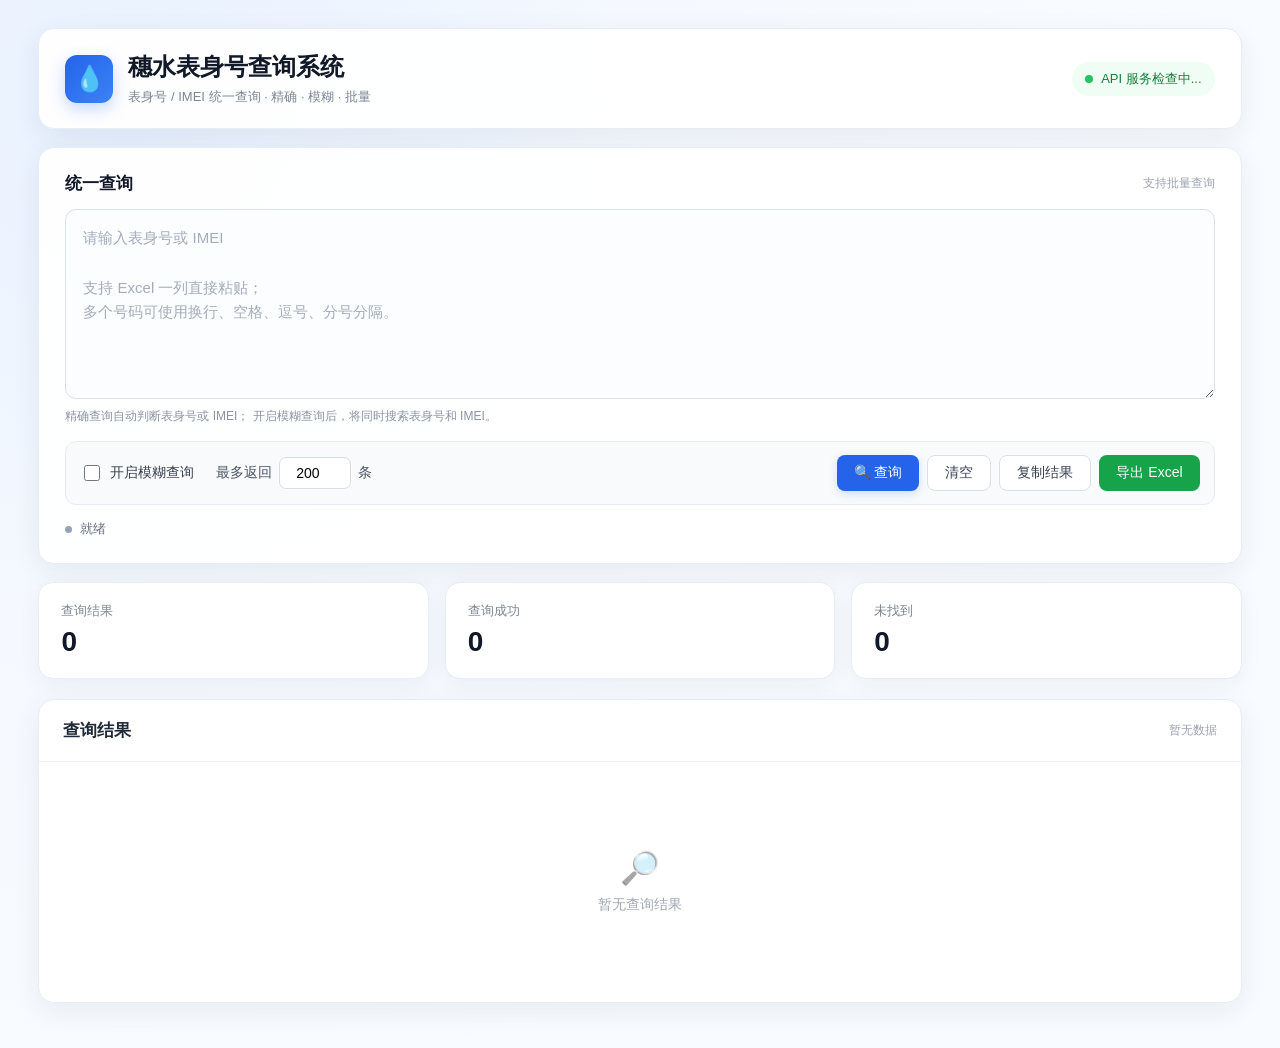
==== query.html @ b937a622 "Update query.html" ====
<!doctype html>
<html lang="zh-CN">

<head>

<meta charset="utf-8">

<meta
    name="viewport"
    content="width=device-width,initial-scale=1"
>

<title>穗水表身号查询系统</title>

<style>

/* =========================
   基础
========================= */

*{
    box-sizing:border-box;
}

html{
    min-height:100%;
}

body{
    margin:0;
    min-height:100vh;
    background:
        radial-gradient(
            circle at 10% 10%,
            #e8f1ff 0,
            #f5f9ff 35%,
            #f8fbff 70%
        );

    font-family:
        "Microsoft YaHei",
        "Segoe UI",
        Arial,
        sans-serif;

    color:#1f2937;
}

button,
input,
textarea{
    font:inherit;
}

button{
    cursor:pointer;
}


/* =========================
   主容器
========================= */

.wrap{
    width:94%;
    max-width:1400px;
    margin:28px auto 45px;
}


/* =========================
   卡片
========================= */

.card{
    background:rgba(255,255,255,.96);

    border:1px solid #e7edf5;

    border-radius:16px;

    box-shadow:
        0 8px 28px rgba(31,41,55,.07);

    margin-bottom:18px;
}


/* =========================
   顶部
========================= */

.header{
    padding:22px 26px;

    display:flex;

    align-items:center;

    justify-content:space-between;

    gap:20px;
}

.logo-area{
    display:flex;

    align-items:center;

    gap:15px;
}

.logo{
    width:48px;
    height:48px;

    border-radius:12px;

    display:flex;

    align-items:center;
    justify-content:center;

    background:
        linear-gradient(
            135deg,
            #2563eb,
            #3b82f6
        );

    color:#fff;

    font-size:25px;

    box-shadow:
        0 6px 16px rgba(37,99,235,.25);
}

.title h1{
    margin:0;

    font-size:24px;

    font-weight:700;

    color:#111827;
}

.title .sub{
    margin-top:5px;

    font-size:13px;

    color:#7b8794;
}

.server-status{
    display:flex;

    align-items:center;

    gap:8px;

    padding:8px 13px;

    border-radius:20px;

    background:#f0fdf4;

    color:#15803d;

    font-size:13px;

    white-space:nowrap;
}

.server-dot{
    width:8px;
    height:8px;

    background:#22c55e;

    border-radius:50%;
}


/* =========================
   查询区域
========================= */

.search-card{
    padding:24px 26px 22px;
}

.section-title{
    display:flex;

    align-items:center;

    justify-content:space-between;

    margin-bottom:14px;
}

.section-title h3{
    margin:0;

    font-size:17px;

    color:#111827;
}

.section-title span{
    font-size:12px;

    color:#9ca3af;
}


/* =========================
   输入框
========================= */

textarea{
    display:block;

    width:100%;

    height:190px;

    padding:16px 17px;

    border:1px solid #d9e1eb;

    border-radius:11px;

    background:#fbfdff;

    color:#1f2937;

    font-family:inherit;

    font-size:15px;

    line-height:1.65;

    outline:none;

    resize:vertical;

    transition:.2s;
}

textarea:focus{
    border-color:#60a5fa;

    background:#fff;

    box-shadow:
        0 0 0 3px rgba(59,130,246,.10);
}

textarea::placeholder{
    color:#a4adba;
}


/* =========================
   提示
========================= */

.tip{
    margin-top:9px;

    color:#8a94a3;

    font-size:12px;
}


/* =========================
   控制栏
========================= */

.toolbar{
    margin-top:16px;

    padding:13px 14px;

    border:1px solid #e7ecf3;

    border-radius:11px;

    background:#f8fafc;

    display:flex;

    align-items:center;

    justify-content:space-between;

    gap:15px;

    flex-wrap:wrap;
}

.options{
    display:flex;

    align-items:center;

    gap:22px;

    flex-wrap:wrap;
}

.checkbox{
    display:flex;

    align-items:center;

    gap:7px;

    cursor:pointer;

    font-size:14px;

    color:#374151;
}

.checkbox input{
    width:16px;
    height:16px;

    cursor:pointer;
}

.limit-box{
    display:flex;

    align-items:center;

    gap:7px;

    font-size:14px;

    color:#4b5563;
}

.limit{
    width:72px;

    height:32px;

    padding:4px 8px;

    border:1px solid #d6dee8;

    border-radius:7px;

    background:#fff;

    text-align:center;

    outline:none;
}

.limit:focus{
    border-color:#60a5fa;
}


/* =========================
   按钮
========================= */

.buttons{
    display:flex;

    gap:8px;

    flex-wrap:wrap;
}

button{
    height:36px;

    padding:0 17px;

    border:0;

    border-radius:8px;

    font-family:inherit;

    font-size:14px;

    cursor:pointer;

    transition:.18s;
}

button:hover{
    transform:translateY(-1px);
}

button:active{
    transform:translateY(0);
}

button:disabled{
    opacity:.6;

    cursor:not-allowed;

    transform:none;
}

.btn-primary{
    background:#2563eb;

    color:#fff;

    box-shadow:
        0 3px 8px rgba(37,99,235,.18);
}

.btn-primary:hover{
    background:#1d4ed8;
}

.btn-normal{
    background:#fff;

    border:1px solid #d8e0ea;

    color:#374151;
}

.btn-normal:hover{
    background:#f8fafc;
}

.btn-green{
    background:#16a34a;

    color:#fff;
}

.btn-green:hover{
    background:#15803d;
}


/* =========================
   状态
========================= */

.status-bar{
    min-height:24px;

    margin-top:12px;

    display:flex;

    align-items:center;

    gap:8px;

    font-size:13px;

    color:#6b7280;
}

.status-icon{
    width:7px;
    height:7px;

    border-radius:50%;

    background:#94a3b8;

    flex:none;
}


/* =========================
   统计
========================= */

.stats{
    display:grid;

    grid-template-columns:
        repeat(3,1fr);

    gap:16px;

    margin-bottom:18px;
}

.stat{
    padding:19px 22px;

    background:#fff;

    border:1px solid #e7edf5;

    border-radius:15px;

    box-shadow:
        0 6px 22px rgba(31,41,55,.055);
}

.stat-label{
    font-size:13px;

    color:#7b8794;
}

.num{
    margin-top:5px;

    font-size:28px;

    line-height:1.2;

    font-weight:700;

    color:#111827;
}


/* =========================
   结果区域
========================= */

.result-card{
    overflow:hidden;

    margin-top:20px;
}

.result-head{
    padding:19px 24px;

    display:flex;

    align-items:center;

    justify-content:space-between;

    border-bottom:1px solid #edf1f5;
}

.result-head h3{
    margin:0;

    font-size:17px;
}

.result-info{
    color:#9ca3af;

    font-size:12px;
}

.scroll{
    width:100%;

    max-height:560px;

    overflow:auto;
}


/* =========================
   表格
========================= */

table{
    width:100%;

    border-collapse:collapse;

    min-width:850px;
}

th,
td{
    padding:12px 15px;

    border-bottom:1px solid #edf1f5;

    text-align:left;

    white-space:nowrap;

    font-size:13px;
}

th{
    position:sticky;

    top:0;

    z-index:2;

    background:#f7f9fc;

    color:#4b5563;

    font-weight:600;
}

tbody tr:hover{
    background:#f8fbff;
}

td{
    color:#374151;
}

.ok{
    color:#16a34a !important;

    font-weight:600;
}

.no{
    color:#dc2626 !important;

    font-weight:600;
}


/* =========================
   空状态
========================= */

.empty{
    height:240px;

    display:flex;

    align-items:center;

    justify-content:center;

    flex-direction:column;

    color:#a0a8b4;

    font-size:14px;

    gap:9px;
}

.empty-icon{
    font-size:32px;

    opacity:.55;
}


/* =========================
   滚动条
========================= */

::-webkit-scrollbar{
    width:8px;
    height:8px;
}

::-webkit-scrollbar-track{
    background:#f3f5f8;
}

::-webkit-scrollbar-thumb{
    background:#cbd5e1;

    border-radius:10px;
}

::-webkit-scrollbar-thumb:hover{
    background:#94a3b8;
}


/* =========================
   手机
========================= */

@media(max-width:800px){

    .wrap{
        width:96%;

        margin-top:15px;
    }

    .header{
        padding:18px;
    }

    .server-status{
        display:none;
    }

    .title h1{
        font-size:20px;
    }

    .search-card{
        padding:18px;
    }

    textarea{
        height:170px;
    }

    .toolbar{
        align-items:stretch;

        flex-direction:column;
    }

    .buttons{
        width:100%;
    }

    button{
        flex:1;
    }

    .stats{
        grid-template-columns:1fr;

        gap:10px;
    }

    .stat{
        padding:15px 18px;
    }

    .result-head{
        padding:16px 18px;
    }
}

</style>

</head>


<body>

<div class="wrap">


<!-- =========================
     顶部
========================== -->

<div class="card header">

    <div class="logo-area">

        <div class="logo">
            💧
        </div>

        <div class="title">

            <h1>
                穗水表身号查询系统
            </h1>

            <div class="sub">
                表身号 / IMEI 统一查询 · 精确 · 模糊 · 批量
            </div>

        </div>

    </div>


    <div class="server-status">

        <span class="server-dot"></span>

        <span id="apiStatus">
            API 服务检查中...
        </span>

    </div>

</div>


<!-- =========================
     查询
========================== -->

<div class="card search-card">

    <div class="section-title">

        <h3>
            统一查询
        </h3>

        <span>
            支持批量查询
        </span>

    </div>


    <textarea
        id="q"
        placeholder="请输入表身号或 IMEI

支持 Excel 一列直接粘贴；
多个号码可使用换行、空格、逗号、分号分隔。"
    ></textarea>


    <div class="tip">

        精确查询自动判断表身号或 IMEI；
        开启模糊查询后，将同时搜索表身号和 IMEI。

    </div>


    <!-- =========================
         控制栏
    ========================== -->

    <div class="toolbar">


        <div class="options">


            <label class="checkbox">

                <input
                    type="checkbox"
                    id="fuzzy"
                >

                <span>
                    开启模糊查询
                </span>

            </label>


            <div class="limit-box">

                <span>
                    最多返回
                </span>

                <input
                    class="limit"
                    id="limit"
                    type="number"
                    min="1"
                    max="1000"
                    value="200"
                >

                <span>
                    条
                </span>

            </div>

        </div>


        <!-- =========================
             按钮
        ========================== -->

        <div class="buttons">


            <button
                class="btn-primary"
                id="searchBtn"
                onclick="searchData()"
            >
                🔍 查询
            </button>


            <button
                class="btn-normal"
                onclick="clearAll()"
            >
                清空
            </button>


            <button
                class="btn-normal"
                onclick="copyResults()"
            >
                复制结果
            </button>


            <button
                class="btn-green"
                id="exportBtn"
                onclick="exportExcel()"
            >
                导出 Excel
            </button>


        </div>

    </div>


    <!-- =========================
         查询状态
    ========================== -->

    <div class="status-bar">

        <span
            class="status-icon"
            id="statusIcon"
        ></span>

        <span id="status">
            就绪
        </span>

    </div>

</div>


<!-- =========================
     统计
========================== -->

<div class="stats">


    <div class="stat">

        <div class="stat-label">
            查询结果
        </div>

        <div
            class="num"
            id="t"
        >
            0
        </div>

    </div>


    <div class="stat">

        <div class="stat-label">
            查询成功
        </div>

        <div
            class="num"
            id="f"
        >
            0
        </div>

    </div>


    <div class="stat">

        <div class="stat-label">
            未找到
        </div>

        <div
            class="num"
            id="n"
        >
            0
        </div>

    </div>


</div>


<!-- =========================
     查询结果
========================== -->

<div class="card result-card">


    <div class="result-head">

        <h3>
            查询结果
        </h3>

        <div
            class="result-info"
            id="resultInfo"
        >
            暂无数据
        </div>

    </div>


    <div
        class="scroll"
        id="r"
    >

        <div class="empty">

            <div class="empty-icon">
                🔎
            </div>

            <div>
                暂无查询结果
            </div>

        </div>

    </div>

</div>


</div>


<script>

/* =========================================================
   API 配置
========================================================= */

const API_BASE = "https://sg.oixvideos.top";


/* =========================================================
   登录 Token
========================================================= */

function getToken() {
    return sessionStorage.getItem("suiwater_token");
}


/* =========================================================
   检查登录
========================================================= */

async function checkLogin() {

    const token = getToken();

    if (!token) {
        window.location.replace("index.html");
        return false;
    }

    try {

        const response = await fetch(
            API_BASE + "/api/auth/check",
            {
                method: "GET",
                headers: {
                    "Authorization": "Bearer " + token
                }
            }
        );

        if (!response.ok) {

            sessionStorage.removeItem("suiwater_token");

            window.location.replace("index.html");

            return false;
        }

        return true;

    } catch (error) {

        console.error("登录检查失败:", error);

        return true;
    }
}


/* =========================================================
   元素
========================================================= */

const queryInput =
    document.getElementById("queryInput");

const fuzzy =
    document.getElementById("fuzzy");

const limit =
    document.getElementById("limit");

const queryBtn =
    document.getElementById("queryBtn");

const clearBtn =
    document.getElementById("clearBtn");

const copyBtn =
    document.getElementById("copyBtn");

const exportBtn =
    document.getElementById("exportBtn");

const queryStatus =
    document.getElementById("queryStatus");

const queryCount =
    document.getElementById("queryCount");

const matchCount =
    document.getElementById("matchCount");

const noMatchCount =
    document.getElementById("noMatchCount");

const resultBody =
    document.getElementById("resultBody");

const logoutBtn =
    document.getElementById("logoutBtn");


/* =========================================================
   当前查询结果
========================================================= */

let currentResults = [];


/* =========================================================
   HTML 转义
========================================================= */

function escapeHtml(value) {

    if (
        value === null ||
        value === undefined
    ) {
        return "";
    }

    return String(value)
        .replace(/&/g, "&amp;")
        .replace(/</g, "&lt;")
        .replace(/>/g, "&gt;")
        .replace(/"/g, "&quot;")
        .replace(/'/g, "&#039;");
}


/* =========================================================
   查询
========================================================= */

queryBtn.addEventListener(
    "click",
    async function () {

        const text =
            queryInput.value.trim();

        if (!text) {

            queryStatus.textContent =
                "请输入表身号或 IMEI";

            return;
        }


        const token = getToken();

        if (!token) {

            window.location.replace("index.html");

            return;
        }


        queryStatus.textContent =
            "正在查询...";

        queryBtn.disabled = true;


        try {

            /*
             * 使用你原来的 Flask API
             * 正确接口：
             *
             * POST /api/search
             *
             * 认证：
             *
             * Authorization: Bearer token
             */

            const response =
                await fetch(
                    API_BASE + "/api/search",
                    {
                        method: "POST",

                        headers: {
                            "Content-Type":
                                "application/json",

                            "Authorization":
                                "Bearer " + token
                        },

                        body: JSON.stringify({

                            query: text,

                            fuzzy:
                                fuzzy.checked,

                            limit:
                                Math.min(
                                    Math.max(
                                        Number(limit.value) || 200,
                                        1
                                    ),
                                    1000
                                )
                        })
                    }
                );


            const data =
                await response.json();


            /* 登录过期 */

            if (
                response.status === 401 ||
                response.status === 403
            ) {

                sessionStorage.removeItem(
                    "suiwater_token"
                );

                alert(
                    "登录已过期，请重新登录"
                );

                window.location.replace(
                    "index.html"
                );

                return;
            }


            if (
                !response.ok ||
                !data.success
            ) {

                throw new Error(
                    data.message ||
                    ("HTTP " + response.status)
                );
            }


            /* 保存结果 */

            currentResults =
                data.results || [];


            /* 统计 */

            queryCount.textContent =
                data.total || 0;

            matchCount.textContent =
                data.found || 0;

            noMatchCount.textContent =
                data.not_found || 0;


            /* 显示结果 */

            renderResults(
                currentResults
            );


            queryStatus.textContent =
                `查询完成，共返回 ${currentResults.length} 条`;


        } catch (error) {

            console.error(
                "查询错误:",
                error
            );

            queryStatus.textContent =
                "查询失败：" +
                error.message;


        } finally {

            queryBtn.disabled = false;

        }

    }
);


/* =========================================================
   渲染结果
========================================================= */

function renderResults(results) {

    resultBody.innerHTML = "";


    if (
        !results ||
        results.length === 0
    ) {

        resultBody.innerHTML = `
            <tr>
                <td
                    colspan="6"
                    class="empty"
                >
                    暂无匹配结果
                </td>
            </tr>
        `;

        return;
    }


    results.forEach(
        (row, index) => {

            const tr =
                document.createElement("tr");


            const queryType =
                row.query_type ??
                row["查询类型"] ??
                row.type ??
                "";


            const meter =
                row.meter_no ??
                row["表身号"] ??
                row.meter ??
                "";


            const imei =
                row.imei ??
                row["IMEI"] ??
                "";


            const owner =
                row.owner ??
                row["厂家归属"] ??
                row.factory ??
                "";


            const status =
                row.status ??
                row["状态"] ??
                "";


            tr.innerHTML = `

                <td>
                    ${index + 1}
                </td>

                <td>
                    ${escapeHtml(queryType)}
                </td>

                <td>
                    ${escapeHtml(meter)}
                </td>

                <td>
                    ${escapeHtml(imei)}
                </td>

                <td>
                    ${escapeHtml(owner || "-")}
                </td>

                <td
                    class="${
                        status === "已找到"
                            ? "ok"
                            : "no"
                    }"
                >
                    ${escapeHtml(status || "未匹配")}
                </td>

            `;


            resultBody.appendChild(tr);

        }
    );

}


/* =========================================================
   清空
========================================================= */

clearBtn.addEventListener(
    "click",
    function () {

        queryInput.value = "";


        currentResults = [];


        queryCount.textContent = "0";

        matchCount.textContent = "0";

        noMatchCount.textContent = "0";


        queryStatus.textContent =
            "等待查询";


        resultBody.innerHTML = `
            <tr>
                <td
                    colspan="6"
                    class="empty"
                >
                    暂无查询结果
                </td>
            </tr>
        `;

    }
);


/* =========================================================
   复制结果
========================================================= */

copyBtn.addEventListener(
    "click",
    async function () {

        if (
            !currentResults.length
        ) {

            queryStatus.textContent =
                "暂无结果可复制";

            return;
        }


        const header =
            "序号\t查询类型\t表身号\tIMEI\t厂家归属\t状态";


        const rows =
            currentResults.map(
                (row, index) => {

                    const queryType =
                        row.query_type ??
                        row["查询类型"] ??
                        row.type ??
                        "";


                    const meter =
                        row.meter_no ??
                        row["表身号"] ??
                        row.meter ??
                        "";


                    const imei =
                        row.imei ??
                        row["IMEI"] ??
                        "";


                    const owner =
                        row.owner ??
                        row["厂家归属"] ??
                        row.factory ??
                        "";


                    const status =
                        row.status ??
                        row["状态"] ??
                        "";


                    return [

                        index + 1,

                        queryType,

                        meter,

                        imei,

                        owner,

                        status

                    ].join("\t");

                }
            );


        try {

            await navigator.clipboard.writeText(
                [
                    header,
                    ...rows
                ].join("\n")
            );


            queryStatus.textContent =
                "结果已复制";


        } catch (error) {

            queryStatus.textContent =
                "复制失败";

        }

    }
);


/* =========================================================
   导出 Excel
========================================================= */

exportBtn.addEventListener(
    "click",
    async function () {

        if (
            !currentResults.length
        ) {

            queryStatus.textContent =
                "暂无结果可导出";

            return;
        }


        const token = getToken();

        if (!token) {

            window.location.replace(
                "index.html"
            );

            return;
        }


        exportBtn.disabled = true;

        exportBtn.textContent =
            "⏳ 导出中...";


        queryStatus.textContent =
            "正在生成 Excel，请稍候...";


        try {

            const response =
                await fetch(
                    API_BASE + "/api/export",
                    {
                        method: "POST",

                        headers: {

                            "Content-Type":
                                "application/json",

                            "Authorization":
                                "Bearer " + token
                        },

                        body: JSON.stringify({

                            results:
                                currentResults

                        })
                    }
                );


            if (
                response.status === 401 ||
                response.status === 403
            ) {

                sessionStorage.removeItem(
                    "suiwater_token"
                );

                alert(
                    "登录已过期，请重新登录"
                );

                window.location.replace(
                    "index.html"
                );

                return;
            }


            if (!response.ok) {

                let data = {};

                try {

                    data =
                        await response.json();

                } catch (e) {}

                throw new Error(
                    data.message ||
                    "导出失败"
                );
            }


            const blob =
                await response.blob();


            const url =
                URL.createObjectURL(blob);


            const a =
                document.createElement("a");


            a.href = url;

            a.download =
                "穗水表身号查询结果.xlsx";


            document.body.appendChild(a);

            a.click();

            a.remove();


            setTimeout(
                () => {
                    URL.revokeObjectURL(url);
                },
                1000
            );


            queryStatus.textContent =
                "Excel 导出完成";


        } catch (error) {

            console.error(error);

            queryStatus.textContent =
                "导出失败：" +
                error.message;


        } finally {

            exportBtn.disabled = false;

            exportBtn.textContent =
                "导出 Excel";

        }

    }
);


/* =========================================================
   退出登录
========================================================= */

logoutBtn.addEventListener(
    "click",
    function () {

        sessionStorage.removeItem(
            "suiwater_token"
        );

        window.location.replace(
            "index.html"
        );

    }
);


/* =========================================================
   Ctrl + Enter 查询
========================================================= */

queryInput.addEventListener(
    "keydown",
    function (e) {

        if (
            e.ctrlKey &&
            e.key === "Enter"
        ) {

            e.preventDefault();

            queryBtn.click();

        }

    }
);


/* =========================================================
   页面打开检查登录
========================================================= */

checkLogin();

</script>
</body>
</html>
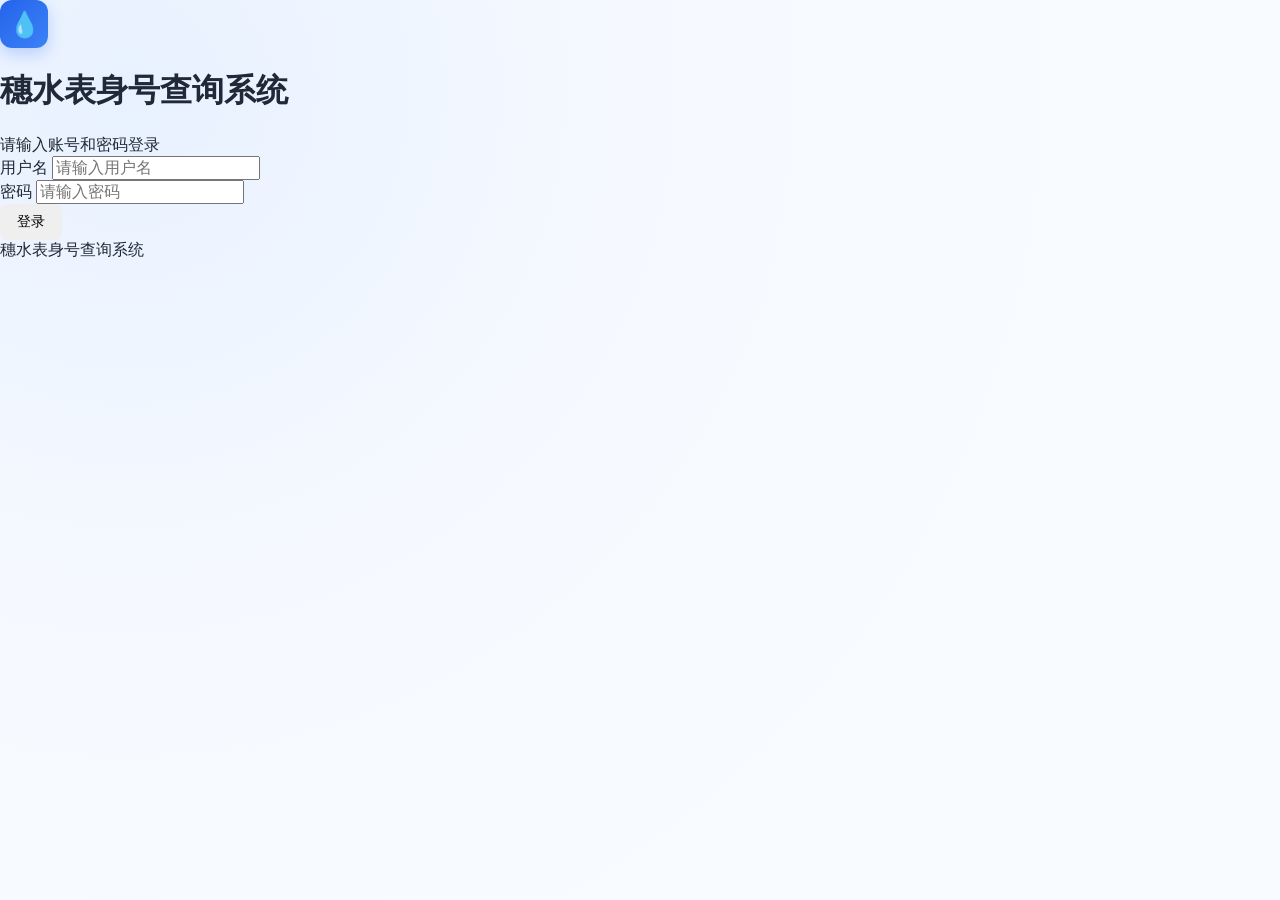
==== commit d75fbdf1: "Update query.html" ====
--- a/query.html
+++ b/query.html
@@ -3,1055 +3,354 @@
 
 <head>
 
-<meta charset="utf-8">
-
-<meta
-    name="viewport"
-    content="width=device-width,initial-scale=1"
->
-
-<title>穗水表身号查询系统</title>
-
-<style>
-
-/* =========================
-   基础
-========================= */
-
-*{
-    box-sizing:border-box;
-}
-
-html{
-    min-height:100%;
-}
-
-body{
-    margin:0;
-    min-height:100vh;
-    background:
-        radial-gradient(
-            circle at 10% 10%,
-            #e8f1ff 0,
-            #f5f9ff 35%,
-            #f8fbff 70%
-        );
-
-    font-family:
-        "Microsoft YaHei",
-        "Segoe UI",
-        Arial,
-        sans-serif;
-
-    color:#1f2937;
-}
-
-button,
-input,
-textarea{
-    font:inherit;
-}
-
-button{
-    cursor:pointer;
-}
-
-
-/* =========================
-   主容器
-========================= */
-
-.wrap{
-    width:94%;
-    max-width:1400px;
-    margin:28px auto 45px;
-}
-
-
-/* =========================
-   卡片
-========================= */
-
-.card{
-    background:rgba(255,255,255,.96);
-
-    border:1px solid #e7edf5;
-
-    border-radius:16px;
-
-    box-shadow:
-        0 8px 28px rgba(31,41,55,.07);
-
-    margin-bottom:18px;
-}
-
-
-/* =========================
-   顶部
-========================= */
-
-.header{
-    padding:22px 26px;
-
-    display:flex;
-
-    align-items:center;
-
-    justify-content:space-between;
-
-    gap:20px;
-}
-
-.logo-area{
-    display:flex;
-
-    align-items:center;
-
-    gap:15px;
-}
-
-.logo{
-    width:48px;
-    height:48px;
-
-    border-radius:12px;
-
-    display:flex;
-
-    align-items:center;
-    justify-content:center;
-
-    background:
-        linear-gradient(
-            135deg,
-            #2563eb,
-            #3b82f6
-        );
-
-    color:#fff;
-
-    font-size:25px;
-
-    box-shadow:
-        0 6px 16px rgba(37,99,235,.25);
-}
-
-.title h1{
-    margin:0;
-
-    font-size:24px;
-
-    font-weight:700;
-
-    color:#111827;
-}
-
-.title .sub{
-    margin-top:5px;
-
-    font-size:13px;
-
-    color:#7b8794;
-}
-
-.server-status{
-    display:flex;
-
-    align-items:center;
-
-    gap:8px;
-
-    padding:8px 13px;
-
-    border-radius:20px;
-
-    background:#f0fdf4;
-
-    color:#15803d;
-
-    font-size:13px;
-
-    white-space:nowrap;
-}
-
-.server-dot{
-    width:8px;
-    height:8px;
-
-    background:#22c55e;
-
-    border-radius:50%;
-}
-
-
-/* =========================
-   查询区域
-========================= */
-
-.search-card{
-    padding:24px 26px 22px;
-}
-
-.section-title{
-    display:flex;
-
-    align-items:center;
-
-    justify-content:space-between;
-
-    margin-bottom:14px;
-}
-
-.section-title h3{
-    margin:0;
-
-    font-size:17px;
-
-    color:#111827;
-}
-
-.section-title span{
-    font-size:12px;
-
-    color:#9ca3af;
-}
-
-
-/* =========================
-   输入框
-========================= */
-
-textarea{
-    display:block;
-
-    width:100%;
-
-    height:190px;
-
-    padding:16px 17px;
-
-    border:1px solid #d9e1eb;
-
-    border-radius:11px;
-
-    background:#fbfdff;
-
-    color:#1f2937;
-
-    font-family:inherit;
-
-    font-size:15px;
-
-    line-height:1.65;
-
-    outline:none;
-
-    resize:vertical;
-
-    transition:.2s;
-}
-
-textarea:focus{
-    border-color:#60a5fa;
-
-    background:#fff;
-
-    box-shadow:
-        0 0 0 3px rgba(59,130,246,.10);
-}
-
-textarea::placeholder{
-    color:#a4adba;
-}
-
-
-/* =========================
-   提示
-========================= */
-
-.tip{
-    margin-top:9px;
-
-    color:#8a94a3;
-
-    font-size:12px;
-}
-
-
-/* =========================
-   控制栏
-========================= */
-
-.toolbar{
-    margin-top:16px;
-
-    padding:13px 14px;
-
-    border:1px solid #e7ecf3;
-
-    border-radius:11px;
-
-    background:#f8fafc;
-
-    display:flex;
-
-    align-items:center;
-
-    justify-content:space-between;
-
-    gap:15px;
-
-    flex-wrap:wrap;
-}
-
-.options{
-    display:flex;
-
-    align-items:center;
-
-    gap:22px;
-
-    flex-wrap:wrap;
-}
-
-.checkbox{
-    display:flex;
-
-    align-items:center;
-
-    gap:7px;
-
-    cursor:pointer;
-
-    font-size:14px;
-
-    color:#374151;
-}
-
-.checkbox input{
-    width:16px;
-    height:16px;
-
-    cursor:pointer;
-}
-
-.limit-box{
-    display:flex;
-
-    align-items:center;
-
-    gap:7px;
-
-    font-size:14px;
-
-    color:#4b5563;
-}
-
-.limit{
-    width:72px;
-
-    height:32px;
-
-    padding:4px 8px;
-
-    border:1px solid #d6dee8;
-
-    border-radius:7px;
-
-    background:#fff;
-
-    text-align:center;
-
-    outline:none;
-}
-
-.limit:focus{
-    border-color:#60a5fa;
-}
-
-
-/* =========================
-   按钮
-========================= */
-
-.buttons{
-    display:flex;
-
-    gap:8px;
-
-    flex-wrap:wrap;
-}
-
-button{
-    height:36px;
-
-    padding:0 17px;
-
-    border:0;
-
-    border-radius:8px;
-
-    font-family:inherit;
-
-    font-size:14px;
-
-    cursor:pointer;
-
-    transition:.18s;
-}
-
-button:hover{
-    transform:translateY(-1px);
-}
-
-button:active{
-    transform:translateY(0);
-}
-
-button:disabled{
-    opacity:.6;
-
-    cursor:not-allowed;
-
-    transform:none;
-}
-
-.btn-primary{
-    background:#2563eb;
-
-    color:#fff;
-
-    box-shadow:
-        0 3px 8px rgba(37,99,235,.18);
-}
-
-.btn-primary:hover{
-    background:#1d4ed8;
-}
-
-.btn-normal{
-    background:#fff;
-
-    border:1px solid #d8e0ea;
-
-    color:#374151;
-}
-
-.btn-normal:hover{
-    background:#f8fafc;
-}
-
-.btn-green{
-    background:#16a34a;
-
-    color:#fff;
-}
-
-.btn-green:hover{
-    background:#15803d;
-}
-
-
-/* =========================
-   状态
-========================= */
-
-.status-bar{
-    min-height:24px;
-
-    margin-top:12px;
-
-    display:flex;
-
-    align-items:center;
-
-    gap:8px;
-
-    font-size:13px;
-
-    color:#6b7280;
-}
-
-.status-icon{
-    width:7px;
-    height:7px;
-
-    border-radius:50%;
-
-    background:#94a3b8;
-
-    flex:none;
-}
-
-
-/* =========================
-   统计
-========================= */
-
-.stats{
-    display:grid;
-
-    grid-template-columns:
-        repeat(3,1fr);
-
-    gap:16px;
-
-    margin-bottom:18px;
-}
-
-.stat{
-    padding:19px 22px;
-
-    background:#fff;
-
-    border:1px solid #e7edf5;
-
-    border-radius:15px;
-
-    box-shadow:
-        0 6px 22px rgba(31,41,55,.055);
-}
-
-.stat-label{
-    font-size:13px;
-
-    color:#7b8794;
-}
-
-.num{
-    margin-top:5px;
-
-    font-size:28px;
-
-    line-height:1.2;
-
-    font-weight:700;
-
-    color:#111827;
-}
-
-
-/* =========================
-   结果区域
-========================= */
-
-.result-card{
-    overflow:hidden;
-
-    margin-top:20px;
-}
-
-.result-head{
-    padding:19px 24px;
-
-    display:flex;
-
-    align-items:center;
-
-    justify-content:space-between;
-
-    border-bottom:1px solid #edf1f5;
-}
-
-.result-head h3{
-    margin:0;
-
-    font-size:17px;
-}
-
-.result-info{
-    color:#9ca3af;
-
-    font-size:12px;
-}
-
-.scroll{
-    width:100%;
-
-    max-height:560px;
-
-    overflow:auto;
-}
-
-
-/* =========================
-   表格
-========================= */
-
-table{
-    width:100%;
-
-    border-collapse:collapse;
-
-    min-width:850px;
-}
-
-th,
-td{
-    padding:12px 15px;
-
-    border-bottom:1px solid #edf1f5;
-
-    text-align:left;
-
-    white-space:nowrap;
-
-    font-size:13px;
-}
-
-th{
-    position:sticky;
-
-    top:0;
-
-    z-index:2;
-
-    background:#f7f9fc;
-
-    color:#4b5563;
-
-    font-weight:600;
-}
-
-tbody tr:hover{
-    background:#f8fbff;
-}
-
-td{
-    color:#374151;
-}
-
-.ok{
-    color:#16a34a !important;
-
-    font-weight:600;
-}
-
-.no{
-    color:#dc2626 !important;
-
-    font-weight:600;
-}
-
-
-/* =========================
-   空状态
-========================= */
-
-.empty{
-    height:240px;
-
-    display:flex;
-
-    align-items:center;
-
-    justify-content:center;
-
-    flex-direction:column;
-
-    color:#a0a8b4;
-
-    font-size:14px;
-
-    gap:9px;
-}
-
-.empty-icon{
-    font-size:32px;
-
-    opacity:.55;
-}
-
-
-/* =========================
-   滚动条
-========================= */
-
-::-webkit-scrollbar{
-    width:8px;
-    height:8px;
-}
-
-::-webkit-scrollbar-track{
-    background:#f3f5f8;
-}
-
-::-webkit-scrollbar-thumb{
-    background:#cbd5e1;
-
-    border-radius:10px;
-}
-
-::-webkit-scrollbar-thumb:hover{
-    background:#94a3b8;
-}
-
-
-/* =========================
-   手机
-========================= */
-
-@media(max-width:800px){
-
-    .wrap{
-        width:96%;
-
-        margin-top:15px;
-    }
-
-    .header{
-        padding:18px;
-    }
-
-    .server-status{
-        display:none;
-    }
-
-    .title h1{
-        font-size:20px;
-    }
-
-    .search-card{
-        padding:18px;
-    }
-
-    textarea{
-        height:170px;
-    }
-
-    .toolbar{
-        align-items:stretch;
-
-        flex-direction:column;
-    }
-
-    .buttons{
-        width:100%;
-    }
-
-    button{
-        flex:1;
-    }
-
-    .stats{
-        grid-template-columns:1fr;
-
-        gap:10px;
-    }
-
-    .stat{
-        padding:15px 18px;
-    }
-
-    .result-head{
-        padding:16px 18px;
-    }
-}
-
-</style>
+    <meta charset="utf-8">
+
+    <meta
+        name="viewport"
+        content="width=device-width,initial-scale=1"
+    >
+
+    <title>穗水表身号查询系统</title>
+
+    <link
+        rel="stylesheet"
+        href="./style.css"
+    >
 
 </head>
 
 
 <body>
 
+
 <div class="wrap">
 
 
-<!-- =========================
-     顶部
-========================== -->
-
-<div class="card header">
-
-    <div class="logo-area">
-
-        <div class="logo">
-            💧
+    <!-- =====================================================
+         顶部
+    ====================================================== -->
+
+    <div class="card header">
+
+        <div class="logo-area">
+
+            <div class="logo">
+                💧
+            </div>
+
+
+            <div class="title">
+
+                <h1>
+                    穗水表身号查询系统
+                </h1>
+
+                <div class="sub">
+                    表身号 / IMEI 统一查询 · 精确 · 模糊 · 批量
+                </div>
+
+            </div>
+
         </div>
 
-        <div class="title">
-
-            <h1>
-                穗水表身号查询系统
-            </h1>
-
-            <div class="sub">
-                表身号 / IMEI 统一查询 · 精确 · 模糊 · 批量
-            </div>
+
+        <div class="header-right">
+
+            <div class="server-status">
+
+                <span
+                    class="server-dot"
+                    id="serverDot"
+                ></span>
+
+                <span id="serverStatus">
+                    API 服务检查中...
+                </span>
+
+            </div>
+
+
+            <button
+                class="logout"
+                id="logoutBtn"
+                type="button"
+            >
+                退出登录
+            </button>
 
         </div>
 
     </div>
 
 
-    <div class="server-status">
-
-        <span class="server-dot"></span>
-
-        <span id="apiStatus">
-            API 服务检查中...
-        </span>
-
-    </div>
-
-</div>
-
-
-<!-- =========================
-     查询
-========================== -->
-
-<div class="card search-card">
-
-    <div class="section-title">
-
-        <h3>
-            统一查询
-        </h3>
-
-        <span>
-            支持批量查询
-        </span>
-
-    </div>
-
-
-    <textarea
-        id="q"
-        placeholder="请输入表身号或 IMEI
+
+    <!-- =====================================================
+         查询
+    ====================================================== -->
+
+    <div class="card search-card">
+
+
+        <div class="section-title">
+
+            <h3>
+                统一查询
+            </h3>
+
+            <span>
+                支持批量查询
+            </span>
+
+        </div>
+
+
+        <textarea
+            id="q"
+            placeholder="请输入表身号或 IMEI
 
 支持 Excel 一列直接粘贴；
 多个号码可使用换行、空格、逗号、分号分隔。"
-    ></textarea>
-
-
-    <div class="tip">
-
-        精确查询自动判断表身号或 IMEI；
-        开启模糊查询后，将同时搜索表身号和 IMEI。
+        ></textarea>
+
+
+        <div class="tip">
+
+            精确查询自动判断表身号或 IMEI；
+            开启模糊查询后，将同时搜索表身号和 IMEI。
+
+        </div>
+
+
+        <!-- =================================================
+             控制栏
+        ================================================== -->
+
+        <div class="toolbar">
+
+
+            <div class="options">
+
+
+                <label class="checkbox">
+
+                    <input
+                        type="checkbox"
+                        id="fuzzy"
+                    >
+
+                    <span>
+                        开启模糊查询
+                    </span>
+
+                </label>
+
+
+                <div class="limit-box">
+
+                    <span>
+                        最多返回
+                    </span>
+
+
+                    <input
+                        class="limit"
+                        id="limit"
+                        type="number"
+                        min="1"
+                        max="1000"
+                        value="200"
+                    >
+
+
+                    <span>
+                        条
+                    </span>
+
+                </div>
+
+
+            </div>
+
+
+
+            <div class="buttons">
+
+
+                <button
+                    class="btn-primary"
+                    id="searchBtn"
+                    type="button"
+                    onclick="searchData()"
+                >
+                    🔍 查询
+                </button>
+
+
+                <button
+                    class="btn-normal"
+                    type="button"
+                    onclick="clearAll()"
+                >
+                    清空
+                </button>
+
+
+                <button
+                    class="btn-normal"
+                    type="button"
+                    onclick="copyResults()"
+                >
+                    复制结果
+                </button>
+
+
+                <button
+                    class="btn-green"
+                    id="exportBtn"
+                    type="button"
+                    onclick="exportExcel()"
+                >
+                    导出 Excel
+                </button>
+
+
+            </div>
+
+        </div>
+
+
+
+        <!-- =================================================
+             查询状态
+        ================================================== -->
+
+        <div class="status-bar">
+
+            <span
+                class="status-icon"
+                id="statusIcon"
+            ></span>
+
+            <span id="status">
+                就绪
+            </span>
+
+        </div>
+
 
     </div>
 
 
-    <!-- =========================
-         控制栏
-    ========================== -->
-
-    <div class="toolbar">
-
-
-        <div class="options">
-
-
-            <label class="checkbox">
-
-                <input
-                    type="checkbox"
-                    id="fuzzy"
-                >
-
-                <span>
-                    开启模糊查询
-                </span>
-
-            </label>
-
-
-            <div class="limit-box">
-
-                <span>
-                    最多返回
-                </span>
-
-                <input
-                    class="limit"
-                    id="limit"
-                    type="number"
-                    min="1"
-                    max="1000"
-                    value="200"
-                >
-
-                <span>
-                    条
-                </span>
-
+
+    <!-- =====================================================
+         统计
+    ====================================================== -->
+
+    <div class="stats">
+
+
+        <div class="stat">
+
+            <div class="stat-label">
+                查询结果
+            </div>
+
+            <div
+                class="num"
+                id="t"
+            >
+                0
             </div>
 
         </div>
 
 
-        <!-- =========================
-             按钮
-        ========================== -->
-
-        <div class="buttons">
-
-
-            <button
-                class="btn-primary"
-                id="searchBtn"
-                onclick="searchData()"
+
+        <div class="stat">
+
+            <div class="stat-label">
+                查询成功
+            </div>
+
+            <div
+                class="num"
+                id="f"
             >
-                🔍 查询
-            </button>
-
-
-            <button
-                class="btn-normal"
-                onclick="clearAll()"
+                0
+            </div>
+
+        </div>
+
+
+
+        <div class="stat">
+
+            <div class="stat-label">
+                未找到
+            </div>
+
+            <div
+                class="num"
+                id="n"
             >
-                清空
-            </button>
-
-
-            <button
-                class="btn-normal"
-                onclick="copyResults()"
+                0
+            </div>
+
+        </div>
+
+
+    </div>
+
+
+
+    <!-- =====================================================
+         查询结果
+    ====================================================== -->
+
+    <div class="card result-card">
+
+
+        <div class="result-head">
+
+            <h3>
+                查询结果
+            </h3>
+
+            <div
+                class="result-info"
+                id="resultInfo"
             >
-                复制结果
-            </button>
-
-
-            <button
-                class="btn-green"
-                id="exportBtn"
-                onclick="exportExcel()"
-            >
-                导出 Excel
-            </button>
-
+                暂无数据
+            </div>
 
         </div>
 
+
+        <div
+            class="scroll"
+            id="r"
+        >
+
+            <div class="empty">
+
+                <div class="empty-icon">
+                    🔎
+                </div>
+
+                <div>
+                    暂无查询结果
+                </div>
+
+            </div>
+
+        </div>
+
+
     </div>
 
 
-    <!-- =========================
-         查询状态
-    ========================== -->
-
-    <div class="status-bar">
-
-        <span
-            class="status-icon"
-            id="statusIcon"
-        ></span>
-
-        <span id="status">
-            就绪
-        </span>
-
-    </div>
-
 </div>
 
-
-<!-- =========================
-     统计
-========================== -->
-
-<div class="stats">
-
-
-    <div class="stat">
-
-        <div class="stat-label">
-            查询结果
-        </div>
-
-        <div
-            class="num"
-            id="t"
-        >
-            0
-        </div>
-
-    </div>
-
-
-    <div class="stat">
-
-        <div class="stat-label">
-            查询成功
-        </div>
-
-        <div
-            class="num"
-            id="f"
-        >
-            0
-        </div>
-
-    </div>
-
-
-    <div class="stat">
-
-        <div class="stat-label">
-            未找到
-        </div>
-
-        <div
-            class="num"
-            id="n"
-        >
-            0
-        </div>
-
-    </div>
-
-
-</div>
-
-
-<!-- =========================
-     查询结果
-========================== -->
-
-<div class="card result-card">
-
-
-    <div class="result-head">
-
-        <h3>
-            查询结果
-        </h3>
-
-        <div
-            class="result-info"
-            id="resultInfo"
-        >
-            暂无数据
-        </div>
-
-    </div>
-
-
-    <div
-        class="scroll"
-        id="r"
-    >
-
-        <div class="empty">
-
-            <div class="empty-icon">
-                🔎
-            </div>
-
-            <div>
-                暂无查询结果
-            </div>
-
-        </div>
-
-    </div>
-
-</div>
-
-
-</div>
 
 
 <script>
@@ -1060,15 +359,27 @@
    API 配置
 ========================================================= */
 
-const API_BASE = "https://sg.oixvideos.top";
+const API_BASE =
+    "https://sg.oixvideos.top";
 
 
 /* =========================================================
-   登录 Token
+   当前结果
 ========================================================= */
 
+let rows = [];
+
+
+/* =========================================================
+   Token
+========================================================= */
+
 function getToken() {
-    return sessionStorage.getItem("suiwater_token");
+
+    return sessionStorage.getItem(
+        "suiwater_token"
+    );
+
 }
 
 
@@ -1078,115 +389,207 @@
 
 async function checkLogin() {
 
-    const token = getToken();
+    const token =
+        getToken();
+
 
     if (!token) {
-        window.location.replace("index.html");
+
+        location.replace(
+            "index.html"
+        );
+
         return false;
     }
 
+
     try {
 
-        const response = await fetch(
-            API_BASE + "/api/auth/check",
-            {
-                method: "GET",
-                headers: {
-                    "Authorization": "Bearer " + token
+        const response =
+            await fetch(
+                API_BASE + "/api/auth/check",
+                {
+                    method: "GET",
+
+                    headers: {
+                        "Authorization":
+                            "Bearer " + token
+                    }
                 }
-            }
-        );
+            );
+
 
         if (!response.ok) {
 
-            sessionStorage.removeItem("suiwater_token");
-
-            window.location.replace("index.html");
+            sessionStorage.removeItem(
+                "suiwater_token"
+            );
+
+            location.replace(
+                "index.html"
+            );
 
             return false;
         }
 
+
         return true;
 
+
     } catch (error) {
 
-        console.error("登录检查失败:", error);
-
-        return true;
+        console.error(error);
+
+        setStatus(
+            "无法连接 API 服务"
+        );
+
+        return false;
+
     }
+
 }
-
-
-/* =========================================================
-   元素
-========================================================= */
-
-const queryInput =
-    document.getElementById("queryInput");
-
-const fuzzy =
-    document.getElementById("fuzzy");
-
-const limit =
-    document.getElementById("limit");
-
-const queryBtn =
-    document.getElementById("queryBtn");
-
-const clearBtn =
-    document.getElementById("clearBtn");
-
-const copyBtn =
-    document.getElementById("copyBtn");
-
-const exportBtn =
-    document.getElementById("exportBtn");
-
-const queryStatus =
-    document.getElementById("queryStatus");
-
-const queryCount =
-    document.getElementById("queryCount");
-
-const matchCount =
-    document.getElementById("matchCount");
-
-const noMatchCount =
-    document.getElementById("noMatchCount");
-
-const resultBody =
-    document.getElementById("resultBody");
-
-const logoutBtn =
-    document.getElementById("logoutBtn");
-
-
-/* =========================================================
-   当前查询结果
-========================================================= */
-
-let currentResults = [];
 
 
 /* =========================================================
    HTML 转义
 ========================================================= */
 
-function escapeHtml(value) {
-
-    if (
-        value === null ||
-        value === undefined
-    ) {
-        return "";
+function esc(value) {
+
+    const div =
+        document.createElement("div");
+
+    div.textContent =
+        value ?? "";
+
+    return div.innerHTML;
+
+}
+
+
+/* =========================================================
+   状态
+========================================================= */
+
+function setStatus(
+    text,
+    loading = false
+) {
+
+    const status =
+        document.getElementById(
+            "status"
+        );
+
+
+    const icon =
+        document.getElementById(
+            "statusIcon"
+        );
+
+
+    status.textContent =
+        text;
+
+
+    icon.style.background =
+        loading
+            ? "#f59e0b"
+            : "#22c55e";
+
+}
+
+
+/* =========================================================
+   API 服务状态
+========================================================= */
+
+async function checkAPI() {
+
+    const statusText =
+        document.getElementById(
+            "serverStatus"
+        );
+
+
+    const dot =
+        document.getElementById(
+            "serverDot"
+        );
+
+
+    try {
+
+        const response =
+            await fetch(
+                API_BASE + "/api/health",
+                {
+                    method: "GET"
+                }
+            );
+
+
+        const data =
+            await response.json()
+                .catch(() => ({}));
+
+
+        if (
+            response.ok &&
+            data.success
+        ) {
+
+            let text =
+                "API 服务正常";
+
+
+            if (
+                data.records !==
+                undefined
+            ) {
+
+                text +=
+                    " · 数据库 " +
+                    Number(
+                        data.records
+                    ).toLocaleString() +
+                    " 条";
+
+            }
+
+
+            statusText.textContent =
+                text;
+
+
+            dot.style.background =
+                "#22c55e";
+
+
+        } else {
+
+            statusText.textContent =
+                "API 服务异常";
+
+            dot.style.background =
+                "#ef4444";
+
+        }
+
+
+    } catch (error) {
+
+        console.error(error);
+
+        statusText.textContent =
+            "无法连接 API 服务";
+
+        dot.style.background =
+            "#ef4444";
+
     }
 
-    return String(value)
-        .replace(/&/g, "&amp;")
-        .replace(/</g, "&lt;")
-        .replace(/>/g, "&gt;")
-        .replace(/"/g, "&quot;")
-        .replace(/'/g, "&#039;");
 }
 
 
@@ -1194,283 +597,417 @@
    查询
 ========================================================= */
 
-queryBtn.addEventListener(
-    "click",
-    async function () {
-
-        const text =
-            queryInput.value.trim();
-
-        if (!text) {
-
-            queryStatus.textContent =
-                "请输入表身号或 IMEI";
-
-            return;
-        }
-
-
-        const token = getToken();
-
-        if (!token) {
-
-            window.location.replace("index.html");
-
-            return;
-        }
-
-
-        queryStatus.textContent =
-            "正在查询...";
-
-        queryBtn.disabled = true;
-
-
-        try {
-
-            /*
-             * 使用你原来的 Flask API
-             * 正确接口：
-             *
-             * POST /api/search
-             *
-             * 认证：
-             *
-             * Authorization: Bearer token
-             */
-
-            const response =
-                await fetch(
-                    API_BASE + "/api/search",
-                    {
-                        method: "POST",
-
-                        headers: {
-                            "Content-Type":
-                                "application/json",
-
-                            "Authorization":
-                                "Bearer " + token
-                        },
-
-                        body: JSON.stringify({
-
-                            query: text,
+async function searchData() {
+
+
+    const text =
+        document
+            .getElementById("q")
+            .value
+            .trim();
+
+
+    if (!text) {
+
+        alert(
+            "请输入表身号或 IMEI"
+        );
+
+        return;
+
+    }
+
+
+    const fuzzy =
+        document.getElementById(
+            "fuzzy"
+        );
+
+
+    const limitInput =
+        document.getElementById(
+            "limit"
+        );
+
+
+    const btn =
+        document.getElementById(
+            "searchBtn"
+        );
+
+
+    let limit =
+        Number(
+            limitInput.value
+        ) || 200;
+
+
+    limit =
+        Math.min(
+            Math.max(limit, 1),
+            1000
+        );
+
+
+    limitInput.value =
+        limit;
+
+
+    const token =
+        getToken();
+
+
+    if (!token) {
+
+        sessionStorage.removeItem(
+            "suiwater_token"
+        );
+
+        location.replace(
+            "index.html"
+        );
+
+        return;
+
+    }
+
+
+    setStatus(
+        "正在查询，请稍候...",
+        true
+    );
+
+
+    btn.disabled = true;
+
+    btn.textContent =
+        "⏳ 查询中...";
+
+
+    try {
+
+
+        const response =
+            await fetch(
+                API_BASE + "/api/search",
+                {
+                    method: "POST",
+
+                    headers: {
+                        "Content-Type":
+                            "application/json",
+
+                        "Authorization":
+                            "Bearer " + token
+                    },
+
+                    body:
+                        JSON.stringify({
+
+                            query:
+                                text,
 
                             fuzzy:
                                 fuzzy.checked,
 
                             limit:
-                                Math.min(
-                                    Math.max(
-                                        Number(limit.value) || 200,
-                                        1
-                                    ),
-                                    1000
-                                )
+                                limit
+
                         })
-                    }
-                );
-
-
-            const data =
-                await response.json();
-
-
-            /* 登录过期 */
-
-            if (
-                response.status === 401 ||
-                response.status === 403
-            ) {
-
-                sessionStorage.removeItem(
-                    "suiwater_token"
-                );
-
-                alert(
-                    "登录已过期，请重新登录"
-                );
-
-                window.location.replace(
-                    "index.html"
-                );
-
-                return;
-            }
-
-
-            if (
-                !response.ok ||
-                !data.success
-            ) {
-
-                throw new Error(
-                    data.message ||
-                    ("HTTP " + response.status)
-                );
-            }
-
-
-            /* 保存结果 */
-
-            currentResults =
-                data.results || [];
-
-
-            /* 统计 */
-
-            queryCount.textContent =
-                data.total || 0;
-
-            matchCount.textContent =
-                data.found || 0;
-
-            noMatchCount.textContent =
-                data.not_found || 0;
-
-
-            /* 显示结果 */
-
-            renderResults(
-                currentResults
-            );
-
-
-            queryStatus.textContent =
-                `查询完成，共返回 ${currentResults.length} 条`;
-
-
-        } catch (error) {
-
-            console.error(
-                "查询错误:",
-                error
-            );
-
-            queryStatus.textContent =
-                "查询失败：" +
-                error.message;
-
-
-        } finally {
-
-            queryBtn.disabled = false;
+
+                }
+            );
+
+
+        const data =
+            await response.json()
+                .catch(() => ({}));
+
+
+        /*
+         * 登录过期
+         */
+
+        if (
+            response.status === 401 ||
+            response.status === 403
+        ) {
+
+            sessionStorage.removeItem(
+                "suiwater_token"
+            );
+
+            alert(
+                "登录已过期，请重新登录"
+            );
+
+            location.replace(
+                "index.html"
+            );
+
+            return;
 
         }
 
+
+        if (
+            !response.ok ||
+            !data.success
+        ) {
+
+            throw new Error(
+                data.message ||
+                ("HTTP " +
+                    response.status)
+            );
+
+        }
+
+
+        rows =
+            data.results || [];
+
+
+        document.getElementById(
+            "t"
+        ).textContent =
+            data.total ??
+            rows.length;
+
+
+        document.getElementById(
+            "f"
+        ).textContent =
+            data.found ??
+            rows.filter(
+                x =>
+                    x.status ===
+                    "已找到"
+            ).length;
+
+
+        document.getElementById(
+            "n"
+        ).textContent =
+            data.not_found ??
+            Math.max(
+                0,
+                (
+                    data.total ??
+                    0
+                ) -
+                (
+                    data.found ??
+                    0
+                )
+            );
+
+
+        render();
+
+
+        setStatus(
+            "查询完成，共 " +
+            rows.length +
+            " 条"
+        );
+
+
+    } catch (error) {
+
+        console.error(error);
+
+        setStatus(
+            "查询失败：" +
+            error.message
+        );
+
+
+    } finally {
+
+        btn.disabled = false;
+
+        btn.textContent =
+            "🔍 查询";
+
     }
-);
+
+}
 
 
 /* =========================================================
-   渲染结果
+   渲染
 ========================================================= */
 
-function renderResults(results) {
-
-    resultBody.innerHTML = "";
-
-
-    if (
-        !results ||
-        results.length === 0
-    ) {
-
-        resultBody.innerHTML = `
-            <tr>
-                <td
-                    colspan="6"
-                    class="empty"
-                >
-                    暂无匹配结果
-                </td>
-            </tr>
+function render() {
+
+
+    const box =
+        document.getElementById(
+            "r"
+        );
+
+
+    const info =
+        document.getElementById(
+            "resultInfo"
+        );
+
+
+    if (!rows.length) {
+
+        box.innerHTML = `
+
+            <div class="empty">
+
+                <div class="empty-icon">
+                    🔎
+                </div>
+
+                <div>
+                    暂无查询结果
+                </div>
+
+            </div>
+
         `;
 
+
+        info.textContent =
+            "暂无数据";
+
+
         return;
+
     }
 
 
-    results.forEach(
-        (row, index) => {
-
-            const tr =
-                document.createElement("tr");
+    let html = `
+
+        <table>
+
+            <thead>
+
+                <tr>
+
+                    <th>序号</th>
+
+                    <th>查询类型</th>
+
+                    <th>表身号</th>
+
+                    <th>IMEI</th>
+
+                    <th>厂家归属</th>
+
+                    <th>状态</th>
+
+                </tr>
+
+            </thead>
+
+            <tbody>
+
+    `;
+
+
+    rows.forEach(
+        (x, i) => {
 
 
             const queryType =
-                row.query_type ??
-                row["查询类型"] ??
-                row.type ??
+                x.query_type ??
+                x["查询类型"] ??
                 "";
 
 
-            const meter =
-                row.meter_no ??
-                row["表身号"] ??
-                row.meter ??
+            const meterNo =
+                x.meter_no ??
+                x["表身号"] ??
                 "";
 
 
             const imei =
-                row.imei ??
-                row["IMEI"] ??
+                x.imei ??
+                x["IMEI"] ??
                 "";
 
 
             const owner =
-                row.owner ??
-                row["厂家归属"] ??
-                row.factory ??
+                x.owner ??
+                x.factory ??
+                x["厂家归属"] ??
+                "-";
+
+
+            const status =
+                x.status ??
+                x["状态"] ??
                 "";
 
 
-            const status =
-                row.status ??
-                row["状态"] ??
-                "";
-
-
-            tr.innerHTML = `
-
-                <td>
-                    ${index + 1}
-                </td>
-
-                <td>
-                    ${escapeHtml(queryType)}
-                </td>
-
-                <td>
-                    ${escapeHtml(meter)}
-                </td>
-
-                <td>
-                    ${escapeHtml(imei)}
-                </td>
-
-                <td>
-                    ${escapeHtml(owner || "-")}
-                </td>
-
-                <td
-                    class="${
+            html += `
+
+                <tr>
+
+                    <td>
+                        ${i + 1}
+                    </td>
+
+                    <td>
+                        ${esc(queryType)}
+                    </td>
+
+                    <td>
+                        ${esc(meterNo)}
+                    </td>
+
+                    <td>
+                        ${esc(imei)}
+                    </td>
+
+                    <td>
+                        ${esc(owner)}
+                    </td>
+
+                    <td class="${
                         status === "已找到"
                             ? "ok"
                             : "no"
-                    }"
-                >
-                    ${escapeHtml(status || "未匹配")}
-                </td>
+                    }">
+
+                        ${esc(
+                            status ||
+                            "未找到"
+                        )}
+
+                    </td>
+
+                </tr>
 
             `;
-
-
-            resultBody.appendChild(tr);
 
         }
     );
+
+
+    html += `
+
+            </tbody>
+
+        </table>
+
+    `;
+
+
+    box.innerHTML =
+        html;
+
+
+    info.textContent =
+        "共 " +
+        rows.length +
+        " 条";
 
 }
 
@@ -1479,362 +1016,437 @@
    清空
 ========================================================= */
 
-clearBtn.addEventListener(
-    "click",
-    function () {
-
-        queryInput.value = "";
-
-
-        currentResults = [];
-
-
-        queryCount.textContent = "0";
-
-        matchCount.textContent = "0";
-
-        noMatchCount.textContent = "0";
-
-
-        queryStatus.textContent =
-            "等待查询";
-
-
-        resultBody.innerHTML = `
-            <tr>
-                <td
-                    colspan="6"
-                    class="empty"
-                >
-                    暂无查询结果
-                </td>
-            </tr>
-        `;
-
-    }
-);
+function clearAll() {
+
+
+    document.getElementById(
+        "q"
+    ).value = "";
+
+
+    rows = [];
+
+
+    document.getElementById(
+        "t"
+    ).textContent = "0";
+
+
+    document.getElementById(
+        "f"
+    ).textContent = "0";
+
+
+    document.getElementById(
+        "n"
+    ).textContent = "0";
+
+
+    document.getElementById(
+        "r"
+    ).innerHTML = `
+
+        <div class="empty">
+
+            <div class="empty-icon">
+                🔎
+            </div>
+
+            <div>
+                暂无查询结果
+            </div>
+
+        </div>
+
+    `;
+
+
+    document.getElementById(
+        "resultInfo"
+    ).textContent =
+        "暂无数据";
+
+
+    setStatus(
+        "就绪"
+    );
+
+}
 
 
 /* =========================================================
    复制结果
 ========================================================= */
 
-copyBtn.addEventListener(
-    "click",
-    async function () {
-
-        if (
-            !currentResults.length
-        ) {
-
-            queryStatus.textContent =
-                "暂无结果可复制";
-
-            return;
-        }
-
-
-        const header =
-            "序号\t查询类型\t表身号\tIMEI\t厂家归属\t状态";
-
-
-        const rows =
-            currentResults.map(
-                (row, index) => {
-
-                    const queryType =
-                        row.query_type ??
-                        row["查询类型"] ??
-                        row.type ??
-                        "";
-
-
-                    const meter =
-                        row.meter_no ??
-                        row["表身号"] ??
-                        row.meter ??
-                        "";
-
-
-                    const imei =
-                        row.imei ??
-                        row["IMEI"] ??
-                        "";
-
-
-                    const owner =
-                        row.owner ??
-                        row["厂家归属"] ??
-                        row.factory ??
-                        "";
-
-
-                    const status =
-                        row.status ??
-                        row["状态"] ??
-                        "";
-
-
-                    return [
-
-                        index + 1,
-
-                        queryType,
-
-                        meter,
-
-                        imei,
-
-                        owner,
-
-                        status
-
-                    ].join("\t");
-
-                }
-            );
-
-
-        try {
-
-            await navigator.clipboard.writeText(
+async function copyResults() {
+
+
+    if (!rows.length) {
+
+        alert(
+            "没有查询结果"
+        );
+
+        return;
+
+    }
+
+
+    const header =
+        "序号\t查询类型\t表身号\tIMEI\t厂家归属\t状态";
+
+
+    const textRows =
+        rows.map(
+            (x, i) => {
+
+
+                const queryType =
+                    x.query_type ??
+                    x["查询类型"] ??
+                    "";
+
+
+                const meterNo =
+                    x.meter_no ??
+                    x["表身号"] ??
+                    "";
+
+
+                const imei =
+                    x.imei ??
+                    x["IMEI"] ??
+                    "";
+
+
+                const owner =
+                    x.owner ??
+                    x.factory ??
+                    x["厂家归属"] ??
+                    "";
+
+
+                const status =
+                    x.status ??
+                    x["状态"] ??
+                    "";
+
+
+                return [
+
+                    i + 1,
+
+                    queryType,
+
+                    meterNo,
+
+                    imei,
+
+                    owner,
+
+                    status
+
+                ].join("\t");
+
+            }
+        );
+
+
+    try {
+
+        await navigator
+            .clipboard
+            .writeText(
                 [
                     header,
-                    ...rows
+                    ...textRows
                 ].join("\n")
             );
 
 
-            queryStatus.textContent =
-                "结果已复制";
-
-
-        } catch (error) {
-
-            queryStatus.textContent =
-                "复制失败";
-
-        }
+        setStatus(
+            "查询结果已复制到剪贴板"
+        );
+
+
+    } catch (error) {
+
+        console.error(error);
+
+        alert(
+            "复制失败，请检查浏览器剪贴板权限"
+        );
 
     }
-);
+
+}
 
 
 /* =========================================================
    导出 Excel
 ========================================================= */
 
-exportBtn.addEventListener(
-    "click",
-    async function () {
+async function exportExcel() {
+
+
+    if (!rows.length) {
+
+        alert(
+            "没有可导出的数据"
+        );
+
+        return;
+
+    }
+
+
+    const token =
+        getToken();
+
+
+    if (!token) {
+
+        sessionStorage.removeItem(
+            "suiwater_token"
+        );
+
+        location.replace(
+            "index.html"
+        );
+
+        return;
+
+    }
+
+
+    const btn =
+        document.getElementById(
+            "exportBtn"
+        );
+
+
+    btn.disabled = true;
+
+    btn.textContent =
+        "⏳ 导出中...";
+
+
+    setStatus(
+        "正在生成 Excel，请稍候...",
+        true
+    );
+
+
+    try {
+
+
+        const response =
+            await fetch(
+                API_BASE +
+                "/api/export",
+                {
+
+                    method: "POST",
+
+                    headers: {
+
+                        "Content-Type":
+                            "application/json",
+
+                        "Authorization":
+                            "Bearer " + token
+
+                    },
+
+                    body:
+                        JSON.stringify({
+                            results: rows
+                        })
+
+                }
+            );
+
 
         if (
-            !currentResults.length
+            response.status === 401 ||
+            response.status === 403
         ) {
 
-            queryStatus.textContent =
-                "暂无结果可导出";
+            sessionStorage.removeItem(
+                "suiwater_token"
+            );
+
+            alert(
+                "登录已过期，请重新登录"
+            );
+
+            location.replace(
+                "index.html"
+            );
 
             return;
+
         }
 
 
-        const token = getToken();
-
-        if (!token) {
-
-            window.location.replace(
-                "index.html"
-            );
-
-            return;
+        if (!response.ok) {
+
+            const data =
+                await response.json()
+                    .catch(() => ({}));
+
+
+            throw new Error(
+                data.message ||
+                "导出失败"
+            );
+
         }
 
 
-        exportBtn.disabled = true;
-
-        exportBtn.textContent =
-            "⏳ 导出中...";
-
-
-        queryStatus.textContent =
-            "正在生成 Excel，请稍候...";
-
-
-        try {
-
-            const response =
-                await fetch(
-                    API_BASE + "/api/export",
-                    {
-                        method: "POST",
-
-                        headers: {
-
-                            "Content-Type":
-                                "application/json",
-
-                            "Authorization":
-                                "Bearer " + token
-                        },
-
-                        body: JSON.stringify({
-
-                            results:
-                                currentResults
-
-                        })
-                    }
+        const blob =
+            await response.blob();
+
+
+        const url =
+            URL.createObjectURL(
+                blob
+            );
+
+
+        const a =
+            document.createElement(
+                "a"
+            );
+
+
+        a.href =
+            url;
+
+
+        a.download =
+            "穗水表身号查询结果.xlsx";
+
+
+        document.body.appendChild(
+            a
+        );
+
+
+        a.click();
+
+
+        a.remove();
+
+
+        setTimeout(
+            () => {
+
+                URL.revokeObjectURL(
+                    url
                 );
 
-
-            if (
-                response.status === 401 ||
-                response.status === 403
-            ) {
-
-                sessionStorage.removeItem(
-                    "suiwater_token"
-                );
-
-                alert(
-                    "登录已过期，请重新登录"
-                );
-
-                window.location.replace(
-                    "index.html"
-                );
-
-                return;
-            }
-
-
-            if (!response.ok) {
-
-                let data = {};
-
-                try {
-
-                    data =
-                        await response.json();
-
-                } catch (e) {}
-
-                throw new Error(
-                    data.message ||
-                    "导出失败"
-                );
-            }
-
-
-            const blob =
-                await response.blob();
-
-
-            const url =
-                URL.createObjectURL(blob);
-
-
-            const a =
-                document.createElement("a");
-
-
-            a.href = url;
-
-            a.download =
-                "穗水表身号查询结果.xlsx";
-
-
-            document.body.appendChild(a);
-
-            a.click();
-
-            a.remove();
-
-
-            setTimeout(
-                () => {
-                    URL.revokeObjectURL(url);
-                },
-                1000
-            );
-
-
-            queryStatus.textContent =
-                "Excel 导出完成";
-
-
-        } catch (error) {
-
-            console.error(error);
-
-            queryStatus.textContent =
-                "导出失败：" +
-                error.message;
-
-
-        } finally {
-
-            exportBtn.disabled = false;
-
-            exportBtn.textContent =
-                "导出 Excel";
-
-        }
+            },
+            1000
+        );
+
+
+        setStatus(
+            "Excel 导出完成"
+        );
+
+
+    } catch (error) {
+
+        console.error(error);
+
+        setStatus(
+            "导出失败：" +
+            error.message
+        );
+
+
+    } finally {
+
+        btn.disabled = false;
+
+        btn.textContent =
+            "导出 Excel";
 
     }
-);
+
+}
 
 
 /* =========================================================
    退出登录
 ========================================================= */
 
-logoutBtn.addEventListener(
-    "click",
-    function () {
-
-        sessionStorage.removeItem(
-            "suiwater_token"
-        );
-
-        window.location.replace(
-            "index.html"
-        );
-
-    }
-);
+document
+    .getElementById("logoutBtn")
+    .addEventListener(
+        "click",
+        function () {
+
+            sessionStorage.removeItem(
+                "suiwater_token"
+            );
+
+
+            location.replace(
+                "index.html"
+            );
+
+        }
+    );
 
 
 /* =========================================================
    Ctrl + Enter 查询
 ========================================================= */
 
-queryInput.addEventListener(
-    "keydown",
-    function (e) {
-
-        if (
-            e.ctrlKey &&
-            e.key === "Enter"
-        ) {
-
-            e.preventDefault();
-
-            queryBtn.click();
+document
+    .getElementById("q")
+    .addEventListener(
+        "keydown",
+        function (event) {
+
+            if (
+                event.ctrlKey &&
+                event.key === "Enter"
+            ) {
+
+                event.preventDefault();
+
+                searchData();
+
+            }
 
         }
-
+    );
+
+
+/* =========================================================
+   页面初始化
+========================================================= */
+
+(async function init() {
+
+    const logged =
+        await checkLogin();
+
+
+    if (!logged) {
+        return;
     }
-);
-
-
-/* =========================================================
-   页面打开检查登录
-========================================================= */
-
-checkLogin();
+
+
+    checkAPI();
+
+})();
 
 </script>
+
+
 </body>
 </html>
--- a/style.css
+++ b/style.css
@@ -0,0 +1,1348 @@
+/* =========================================================
+   基础
+========================================================= */
+
+* {
+    box-sizing: border-box;
+}
+
+html {
+    min-height: 100%;
+}
+
+body {
+    margin: 0;
+    min-height: 100vh;
+
+    background:
+        radial-gradient(
+            circle at 10% 10%,
+            #e8f1ff 0,
+            #f5f9ff 35%,
+            #f8fbff 70%
+        );
+
+    font-family:
+        "Microsoft YaHei",
+        "Segoe UI",
+        Arial,
+        sans-serif;
+
+    color: #1f2937;
+}
+
+button,
+input,
+textarea {
+    font: inherit;
+}
+
+button {
+    cursor: pointer;
+}
+
+
+/* =========================================================
+   主容器
+========================================================= */
+
+.wrap {
+
+    width: 94%;
+
+    max-width: 1400px;
+
+    margin:
+        28px auto
+        45px;
+
+}
+
+
+/* =========================================================
+   卡片
+========================================================= */
+
+.card {
+
+    background:
+        rgba(
+            255,
+            255,
+            255,
+            .96
+        );
+
+    border:
+        1px solid #e7edf5;
+
+    border-radius:
+        16px;
+
+    box-shadow:
+        0 8px 28px
+        rgba(
+            31,
+            41,
+            55,
+            .07
+        );
+
+    margin-bottom:
+        18px;
+
+}
+
+
+/* =========================================================
+   顶部
+========================================================= */
+
+.header {
+
+    padding:
+        22px 26px;
+
+    display:
+        flex;
+
+    align-items:
+        center;
+
+    justify-content:
+        space-between;
+
+    gap:
+        20px;
+
+}
+
+
+.logo-area {
+
+    display:
+        flex;
+
+    align-items:
+        center;
+
+    gap:
+        15px;
+
+}
+
+
+.logo {
+
+    width:
+        48px;
+
+    height:
+        48px;
+
+    border-radius:
+        12px;
+
+    display:
+        flex;
+
+    align-items:
+        center;
+
+    justify-content:
+        center;
+
+    background:
+        linear-gradient(
+            135deg,
+            #2563eb,
+            #3b82f6
+        );
+
+    color:
+        #fff;
+
+    font-size:
+        25px;
+
+    box-shadow:
+        0 6px 16px
+        rgba(
+            37,
+            99,
+            235,
+            .25
+        );
+
+}
+
+
+.title h1 {
+
+    margin:
+        0;
+
+    font-size:
+        24px;
+
+    font-weight:
+        700;
+
+    color:
+        #111827;
+
+}
+
+
+.title .sub {
+
+    margin-top:
+        5px;
+
+    font-size:
+        13px;
+
+    color:
+        #7b8794;
+
+}
+
+
+/* =========================================================
+   API 状态
+========================================================= */
+
+.server-status {
+
+    display:
+        flex;
+
+    align-items:
+        center;
+
+    gap:
+        8px;
+
+    padding:
+        8px 13px;
+
+    border-radius:
+        20px;
+
+    background:
+        #f0fdf4;
+
+    color:
+        #15803d;
+
+    font-size:
+        13px;
+
+    white-space:
+        nowrap;
+
+}
+
+
+.server-dot {
+
+    width:
+        8px;
+
+    height:
+        8px;
+
+    background:
+        #22c55e;
+
+    border-radius:
+        50%;
+
+}
+
+
+/* =========================================================
+   查询区域
+========================================================= */
+
+.search-card {
+
+    padding:
+        24px 26px
+        22px;
+
+}
+
+
+.section-title {
+
+    display:
+        flex;
+
+    align-items:
+        center;
+
+    justify-content:
+        space-between;
+
+    margin-bottom:
+        14px;
+
+}
+
+
+.section-title h3 {
+
+    margin:
+        0;
+
+    font-size:
+        17px;
+
+    color:
+        #111827;
+
+}
+
+
+.section-title span {
+
+    font-size:
+        12px;
+
+    color:
+        #9ca3af;
+
+}
+
+
+/* =========================================================
+   输入框
+========================================================= */
+
+textarea {
+
+    display:
+        block;
+
+    width:
+        100%;
+
+    height:
+        190px;
+
+    padding:
+        16px 17px;
+
+    border:
+        1px solid #d9e1eb;
+
+    border-radius:
+        11px;
+
+    background:
+        #fbfdff;
+
+    color:
+        #1f2937;
+
+    font-family:
+        inherit;
+
+    font-size:
+        15px;
+
+    line-height:
+        1.65;
+
+    outline:
+        none;
+
+    resize:
+        vertical;
+
+    transition:
+        .2s;
+
+}
+
+
+textarea:focus {
+
+    border-color:
+        #60a5fa;
+
+    background:
+        #fff;
+
+    box-shadow:
+        0 0 0 3px
+        rgba(
+            59,
+            130,
+            246,
+            .10
+        );
+
+}
+
+
+textarea::placeholder {
+
+    color:
+        #a4adba;
+
+}
+
+
+/* =========================================================
+   提示
+========================================================= */
+
+.tip {
+
+    margin-top:
+        9px;
+
+    color:
+        #8a94a3;
+
+    font-size:
+        12px;
+
+    line-height:
+        1.6;
+
+}
+
+
+/* =========================================================
+   控制栏
+========================================================= */
+
+.toolbar {
+
+    margin-top:
+        16px;
+
+    padding:
+        13px 14px;
+
+    border:
+        1px solid #e7ecf3;
+
+    border-radius:
+        11px;
+
+    background:
+        #f8fafc;
+
+    display:
+        flex;
+
+    align-items:
+        center;
+
+    justify-content:
+        space-between;
+
+    gap:
+        20px;
+
+    flex-wrap:
+        wrap;
+
+}
+
+
+/* =========================================================
+   左侧选项
+========================================================= */
+
+.options {
+
+    display:
+        flex;
+
+    align-items:
+        center;
+
+    gap:
+        22px;
+
+    flex-wrap:
+        wrap;
+
+}
+
+
+.checkbox {
+
+    display:
+        flex;
+
+    align-items:
+        center;
+
+    gap:
+        7px;
+
+    cursor:
+        pointer;
+
+    font-size:
+        14px;
+
+    color:
+        #374151;
+
+}
+
+
+.checkbox input {
+
+    width:
+        16px;
+
+    height:
+        16px;
+
+    margin:
+        0;
+
+    cursor:
+        pointer;
+
+}
+
+
+/* =========================================================
+   返回数量
+========================================================= */
+
+.limit-box {
+
+    display:
+        flex;
+
+    align-items:
+        center;
+
+    gap:
+        7px;
+
+    font-size:
+        14px;
+
+    color:
+        #4b5563;
+
+}
+
+
+.limit {
+
+    width:
+        72px;
+
+    height:
+        32px;
+
+    padding:
+        4px 8px;
+
+    border:
+        1px solid #d6dee8;
+
+    border-radius:
+        7px;
+
+    background:
+        #fff;
+
+    text-align:
+        center;
+
+    outline:
+        none;
+
+}
+
+
+.limit:focus {
+
+    border-color:
+        #60a5fa;
+
+}
+
+
+/* =========================================================
+   按钮区域
+========================================================= */
+
+.buttons {
+
+    display:
+        flex;
+
+    align-items:
+        center;
+
+    justify-content:
+        flex-end;
+
+    gap:
+        8px;
+
+    flex-wrap:
+        wrap;
+
+}
+
+
+button {
+
+    height:
+        36px;
+
+    padding:
+        0 17px;
+
+    border:
+        0;
+
+    border-radius:
+        8px;
+
+    font-family:
+        inherit;
+
+    font-size:
+        14px;
+
+    cursor:
+        pointer;
+
+    transition:
+        .18s;
+
+}
+
+
+button:hover {
+
+    transform:
+        translateY(-1px);
+
+}
+
+
+button:active {
+
+    transform:
+        translateY(0);
+
+}
+
+
+button:disabled {
+
+    opacity:
+        .6;
+
+    cursor:
+        not-allowed;
+
+    transform:
+        none;
+
+}
+
+
+/* =========================================================
+   蓝色按钮
+========================================================= */
+
+.btn-primary {
+
+    background:
+        #2563eb;
+
+    color:
+        #fff;
+
+    box-shadow:
+        0 3px 8px
+        rgba(
+            37,
+            99,
+            235,
+            .18
+        );
+
+}
+
+
+.btn-primary:hover {
+
+    background:
+        #1d4ed8;
+
+}
+
+
+/* =========================================================
+   普通按钮
+========================================================= */
+
+.btn-normal {
+
+    background:
+        #fff;
+
+    border:
+        1px solid #d8e0ea;
+
+    color:
+        #374151;
+
+}
+
+
+.btn-normal:hover {
+
+    background:
+        #f8fafc;
+
+}
+
+
+/* =========================================================
+   绿色按钮
+========================================================= */
+
+.btn-green {
+
+    background:
+        #16a34a;
+
+    color:
+        #fff;
+
+}
+
+
+.btn-green:hover {
+
+    background:
+        #15803d;
+
+}
+
+
+/* =========================================================
+   状态
+========================================================= */
+
+.status-bar {
+
+    min-height:
+        24px;
+
+    margin-top:
+        12px;
+
+    display:
+        flex;
+
+    align-items:
+        center;
+
+    gap:
+        8px;
+
+    font-size:
+        13px;
+
+    color:
+        #6b7280;
+
+}
+
+
+.status-icon {
+
+    width:
+        7px;
+
+    height:
+        7px;
+
+    border-radius:
+        50%;
+
+    background:
+        #22c55e;
+
+    flex-shrink:
+        0;
+
+}
+
+
+/* =========================================================
+   统计
+========================================================= */
+
+.stats {
+
+    display:
+        grid;
+
+    grid-template-columns:
+        repeat(
+            3,
+            1fr
+        );
+
+    gap:
+        16px;
+
+    margin-bottom:
+        18px;
+
+}
+
+
+.stat {
+
+    padding:
+        19px 22px;
+
+    background:
+        #fff;
+
+    border:
+        1px solid #e7edf5;
+
+    border-radius:
+        15px;
+
+    box-shadow:
+        0 6px 22px
+        rgba(
+            31,
+            41,
+            55,
+            .055
+        );
+
+}
+
+
+.stat-label {
+
+    font-size:
+        13px;
+
+    color:
+        #7b8794;
+
+}
+
+
+.num {
+
+    margin-top:
+        5px;
+
+    font-size:
+        28px;
+
+    line-height:
+        1.2;
+
+    font-weight:
+        700;
+
+    color:
+        #111827;
+
+}
+
+
+/* =========================================================
+   查询结果
+========================================================= */
+
+.result-card {
+
+    overflow:
+        hidden;
+
+    margin-top:
+        20px;
+
+}
+
+
+.result-head {
+
+    padding:
+        19px 24px;
+
+    display:
+        flex;
+
+    align-items:
+        center;
+
+    justify-content:
+        space-between;
+
+    border-bottom:
+        1px solid #edf1f5;
+
+}
+
+
+.result-head h3 {
+
+    margin:
+        0;
+
+    font-size:
+        17px;
+
+}
+
+
+.result-info {
+
+    color:
+        #9ca3af;
+
+    font-size:
+        12px;
+
+}
+
+
+/* =========================================================
+   表格滚动
+========================================================= */
+
+.scroll {
+
+    width:
+        100%;
+
+    max-height:
+        560px;
+
+    overflow:
+        auto;
+
+}
+
+
+/* =========================================================
+   表格
+========================================================= */
+
+table {
+
+    width:
+        100%;
+
+    border-collapse:
+        collapse;
+
+    min-width:
+        850px;
+
+}
+
+
+th,
+td {
+
+    padding:
+        12px 15px;
+
+    border-bottom:
+        1px solid #edf1f5;
+
+    text-align:
+        left;
+
+    white-space:
+        nowrap;
+
+    font-size:
+        13px;
+
+}
+
+
+th {
+
+    position:
+        sticky;
+
+    top:
+        0;
+
+    z-index:
+        2;
+
+    background:
+        #f7f9fc;
+
+    color:
+        #4b5563;
+
+    font-weight:
+        600;
+
+}
+
+
+tbody tr:hover {
+
+    background:
+        #f8fbff;
+
+}
+
+
+td {
+
+    color:
+        #374151;
+
+}
+
+
+/* =========================================================
+   状态颜色
+========================================================= */
+
+.ok {
+
+    color:
+        #16a34a !important;
+
+    font-weight:
+        600;
+
+}
+
+
+.no {
+
+    color:
+        #dc2626 !important;
+
+    font-weight:
+        600;
+
+}
+
+
+/* =========================================================
+   空状态
+========================================================= */
+
+.empty {
+
+    height:
+        240px;
+
+    display:
+        flex;
+
+    align-items:
+        center;
+
+    justify-content:
+        center;
+
+    flex-direction:
+        column;
+
+    color:
+        #a0a8b4;
+
+    font-size:
+        14px;
+
+    gap:
+        9px;
+
+}
+
+
+.empty-icon {
+
+    font-size:
+        32px;
+
+    opacity:
+        .55;
+
+}
+
+
+/* =========================================================
+   滚动条
+========================================================= */
+
+::-webkit-scrollbar {
+
+    width:
+        8px;
+
+    height:
+        8px;
+
+}
+
+
+::-webkit-scrollbar-track {
+
+    background:
+        #f3f5f8;
+
+}
+
+
+::-webkit-scrollbar-thumb {
+
+    background:
+        #cbd5e1;
+
+    border-radius:
+        10px;
+
+}
+
+
+::-webkit-scrollbar-thumb:hover {
+
+    background:
+        #94a3b8;
+
+}
+
+
+/* =========================================================
+   手机端
+========================================================= */
+
+@media(max-width:800px) {
+
+
+    .wrap {
+
+        width:
+            96%;
+
+        margin-top:
+            15px;
+
+    }
+
+
+    .header {
+
+        padding:
+            18px;
+
+    }
+
+
+    .server-status {
+
+        display:
+            none;
+
+    }
+
+
+    .title h1 {
+
+        font-size:
+            20px;
+
+    }
+
+
+    .search-card {
+
+        padding:
+            18px;
+
+    }
+
+
+    textarea {
+
+        height:
+            170px;
+
+    }
+
+
+    /* 手机端控制栏上下排列 */
+
+    .toolbar {
+
+        align-items:
+            stretch;
+
+        flex-direction:
+            column;
+
+    }
+
+
+    .options {
+
+        width:
+            100%;
+
+    }
+
+
+    .buttons {
+
+        width:
+            100%;
+
+        justify-content:
+            stretch;
+
+    }
+
+
+    .buttons button {
+
+        flex:
+            1;
+
+        min-width:
+            90px;
+
+    }
+
+
+    .stats {
+
+        grid-template-columns:
+            1fr;
+
+        gap:
+            10px;
+
+    }
+
+
+    .stat {
+
+        padding:
+            15px 18px;
+
+    }
+
+
+    .result-head {
+
+        padding:
+            16px 18px;
+
+    }
+
+}
+
+
+/* =========================================================
+   更小屏幕
+========================================================= */
+
+@media(max-width:500px) {
+
+
+    .logo {
+
+        width:
+            42px;
+
+        height:
+            42px;
+
+        font-size:
+            22px;
+
+    }
+
+
+    .logo-area {
+
+        gap:
+            10px;
+
+    }
+
+
+    .title h1 {
+
+        font-size:
+            18px;
+
+    }
+
+
+    .title .sub {
+
+        font-size:
+            11px;
+
+    }
+
+
+    .options {
+
+        flex-direction:
+            column;
+
+        align-items:
+            flex-start;
+
+        gap:
+            12px;
+
+    }
+
+
+    .buttons {
+
+        display:
+            grid;
+
+        grid-template-columns:
+            1fr 1fr;
+
+    }
+
+
+    .buttons button {
+
+        width:
+            100%;
+
+    }
+
+
+}
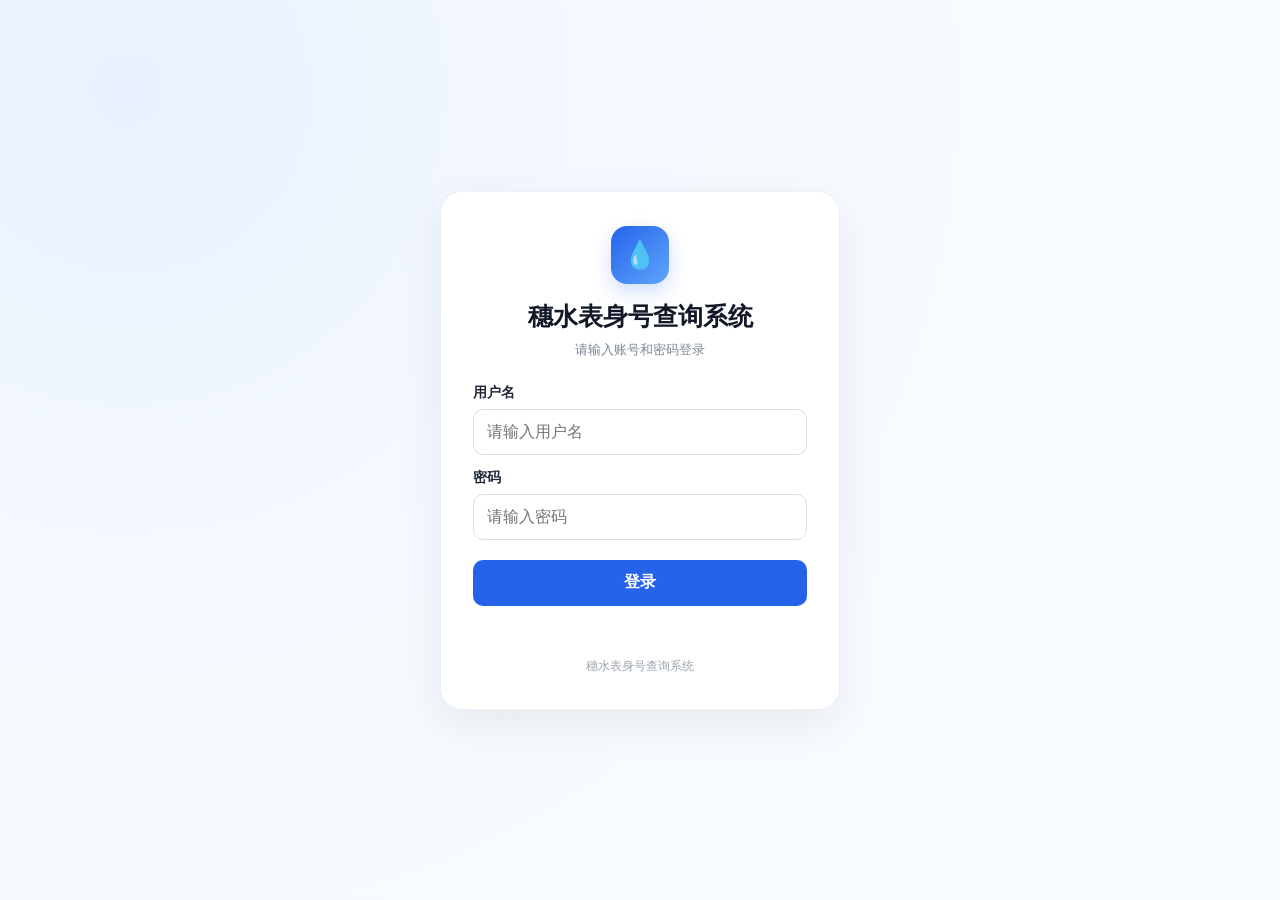
==== commit 5716aad6: "Update query.html" ====
--- a/query.html
+++ b/query.html
@@ -54,29 +54,16 @@
         </div>
 
 
-        <div class="header-right">
-
-            <div class="server-status">
-
-                <span
-                    class="server-dot"
-                    id="serverDot"
-                ></span>
-
-                <span id="serverStatus">
-                    API 服务检查中...
-                </span>
-
-            </div>
-
-
-            <button
-                class="logout"
-                id="logoutBtn"
-                type="button"
-            >
-                退出登录
-            </button>
+        <div class="server-status">
+
+            <span
+                class="server-dot"
+                id="serverDot"
+            ></span>
+
+            <span id="serverStatus">
+                API 服务检查中...
+            </span>
 
         </div>
 
@@ -85,7 +72,7 @@
 
 
     <!-- =====================================================
-         查询
+         查询区域
     ====================================================== -->
 
     <div class="card search-card">
@@ -104,6 +91,7 @@
         </div>
 
 
+
         <textarea
             id="q"
             placeholder="请输入表身号或 IMEI
@@ -113,12 +101,14 @@
         ></textarea>
 
 
+
         <div class="tip">
 
             精确查询自动判断表身号或 IMEI；
             开启模糊查询后，将同时搜索表身号和 IMEI。
 
         </div>
+
 
 
         <!-- =================================================
@@ -145,6 +135,7 @@
                 </label>
 
 
+
                 <div class="limit-box">
 
                     <span>
@@ -152,14 +143,27 @@
                     </span>
 
 
-                    <input
+                    <select
                         class="limit"
                         id="limit"
-                        type="number"
-                        min="1"
-                        max="1000"
-                        value="200"
                     >
+
+                        <option value="50">
+                            50
+                        </option>
+
+                        <option value="100">
+                            100
+                        </option>
+
+                        <option
+                            value="200"
+                            selected
+                        >
+                            200
+                        </option>
+
+                    </select>
 
 
                     <span>
@@ -172,6 +176,10 @@
             </div>
 
 
+
+            <!-- =================================================
+                 按钮
+            ================================================== -->
 
             <div class="buttons">
 
@@ -180,7 +188,6 @@
                     class="btn-primary"
                     id="searchBtn"
                     type="button"
-                    onclick="searchData()"
                 >
                     🔍 查询
                 </button>
@@ -188,8 +195,8 @@
 
                 <button
                     class="btn-normal"
+                    id="clearBtn"
                     type="button"
-                    onclick="clearAll()"
                 >
                     清空
                 </button>
@@ -197,8 +204,8 @@
 
                 <button
                     class="btn-normal"
+                    id="copyBtn"
                     type="button"
-                    onclick="copyResults()"
                 >
                     复制结果
                 </button>
@@ -208,13 +215,22 @@
                     class="btn-green"
                     id="exportBtn"
                     type="button"
-                    onclick="exportExcel()"
                 >
                     导出 Excel
                 </button>
 
 
+                <button
+                    class="btn-normal"
+                    id="logoutBtn"
+                    type="button"
+                >
+                    退出登录
+                </button>
+
+
             </div>
+
 
         </div>
 
@@ -316,6 +332,7 @@
                 查询结果
             </h3>
 
+
             <div
                 class="result-info"
                 id="resultInfo"
@@ -326,6 +343,7 @@
         </div>
 
 
+
         <div
             class="scroll"
             id="r"
@@ -364,108 +382,101 @@
 
 
 /* =========================================================
-   当前结果
-========================================================= */
-
-let rows = [];
-
-
-/* =========================================================
    Token
 ========================================================= */
 
-function getToken() {
-
-    return sessionStorage.getItem(
+let token =
+    sessionStorage.getItem(
         "suiwater_token"
     );
 
+
+/* =========================================================
+   如果没有 Token，直接返回登录页面
+========================================================= */
+
+if (!token) {
+
+    location.replace("index.html");
+
 }
 
 
 /* =========================================================
-   检查登录
-========================================================= */
-
-async function checkLogin() {
-
-    const token =
-        getToken();
-
-
-    if (!token) {
-
-        location.replace(
-            "index.html"
-        );
-
-        return false;
+   当前结果
+========================================================= */
+
+let rows = [];
+
+
+/* =========================================================
+   DOM
+========================================================= */
+
+const q =
+    document.getElementById("q");
+
+const fuzzy =
+    document.getElementById("fuzzy");
+
+const limit =
+    document.getElementById("limit");
+
+const searchBtn =
+    document.getElementById("searchBtn");
+
+const clearBtn =
+    document.getElementById("clearBtn");
+
+const copyBtn =
+    document.getElementById("copyBtn");
+
+const exportBtn =
+    document.getElementById("exportBtn");
+
+const logoutBtn =
+    document.getElementById("logoutBtn");
+
+const status =
+    document.getElementById("status");
+
+const statusIcon =
+    document.getElementById("statusIcon");
+
+const resultBox =
+    document.getElementById("r");
+
+const resultInfo =
+    document.getElementById("resultInfo");
+
+
+
+/* =========================================================
+   HTML 转义
+========================================================= */
+
+function esc(value) {
+
+    if (
+        value === null ||
+        value === undefined
+    ) {
+
+        return "";
+
     }
 
-
-    try {
-
-        const response =
-            await fetch(
-                API_BASE + "/api/auth/check",
-                {
-                    method: "GET",
-
-                    headers: {
-                        "Authorization":
-                            "Bearer " + token
-                    }
-                }
-            );
-
-
-        if (!response.ok) {
-
-            sessionStorage.removeItem(
-                "suiwater_token"
-            );
-
-            location.replace(
-                "index.html"
-            );
-
-            return false;
-        }
-
-
-        return true;
-
-
-    } catch (error) {
-
-        console.error(error);
-
-        setStatus(
-            "无法连接 API 服务"
-        );
-
-        return false;
-
-    }
-
-}
-
-
-/* =========================================================
-   HTML 转义
-========================================================= */
-
-function esc(value) {
 
     const div =
         document.createElement("div");
 
     div.textContent =
-        value ?? "";
+        String(value);
 
     return div.innerHTML;
 
 }
+
 
 
 /* =========================================================
@@ -477,62 +488,851 @@
     loading = false
 ) {
 
-    const status =
-        document.getElementById(
-            "status"
-        );
-
-
-    const icon =
-        document.getElementById(
-            "statusIcon"
-        );
-
-
     status.textContent =
         text;
 
 
-    icon.style.background =
-        loading
-            ? "#f59e0b"
-            : "#22c55e";
+    if (loading) {
+
+        statusIcon.style.background =
+            "#f59e0b";
+
+    } else {
+
+        statusIcon.style.background =
+            "#22c55e";
+
+    }
 
 }
 
 
-/* =========================================================
-   API 服务状态
+
+/* =========================================================
+   统一请求函数
+========================================================= */
+
+async function apiFetch(
+    url,
+    options = {}
+) {
+
+    token =
+        sessionStorage.getItem(
+            "suiwater_token"
+        );
+
+
+    if (!token) {
+
+        location.replace(
+            "index.html"
+        );
+
+        throw new Error(
+            "未登录"
+        );
+
+    }
+
+
+    const headers = {
+
+        ...(options.headers || {}),
+
+        "Authorization":
+            "Bearer " + token
+
+    };
+
+
+    const response =
+        await fetch(
+            API_BASE + url,
+            {
+                ...options,
+                headers
+            }
+        );
+
+
+    /*
+     * Token 过期
+     */
+
+    if (response.status === 401) {
+
+        sessionStorage.removeItem(
+            "suiwater_token"
+        );
+
+        alert(
+            "登录已过期，请重新登录"
+        );
+
+        location.replace(
+            "index.html"
+        );
+
+        throw new Error(
+            "未登录或登录已过期"
+        );
+
+    }
+
+
+    return response;
+
+}
+
+
+
+/* =========================================================
+   查询
+========================================================= */
+
+async function searchData() {
+
+
+    const text =
+        q.value.trim();
+
+
+    if (!text) {
+
+        setStatus(
+            "请输入表身号或 IMEI"
+        );
+
+        q.focus();
+
+        return;
+
+    }
+
+
+    searchBtn.disabled = true;
+
+    searchBtn.textContent =
+        "⏳ 查询中...";
+
+
+    setStatus(
+        "正在查询，请稍候...",
+        true
+    );
+
+
+    try {
+
+
+        const response =
+            await apiFetch(
+                "/api/search",
+                {
+
+                    method: "POST",
+
+                    headers: {
+
+                        "Content-Type":
+                            "application/json"
+
+                    },
+
+                    body:
+                        JSON.stringify({
+
+                            query:
+                                text,
+
+                            fuzzy:
+                                fuzzy.checked,
+
+                            limit:
+                                Math.min(
+                                    Math.max(
+                                        Number(
+                                            limit.value
+                                        ) || 200,
+                                        1
+                                    ),
+                                    1000
+                                )
+
+                        })
+
+                }
+            );
+
+
+        let data = {};
+
+
+        try {
+
+            data =
+                await response.json();
+
+        } catch {
+
+            throw new Error(
+                "服务器返回数据异常"
+            );
+
+        }
+
+
+        if (
+            !response.ok ||
+            !data.success
+        ) {
+
+            throw new Error(
+                data.message ||
+                ("HTTP " + response.status)
+            );
+
+        }
+
+
+        rows =
+            Array.isArray(
+                data.results
+            )
+                ? data.results
+                : [];
+
+
+        /*
+         * 统计
+         */
+
+        document
+            .getElementById("t")
+            .textContent =
+            data.total ??
+            rows.length;
+
+
+        document
+            .getElementById("f")
+            .textContent =
+            data.found ??
+            rows.filter(
+                x => x.status === "已找到"
+            ).length;
+
+
+        document
+            .getElementById("n")
+            .textContent =
+            data.not_found ??
+            rows.filter(
+                x => x.status !== "已找到"
+            ).length;
+
+
+        render();
+
+
+        setStatus(
+            "查询完成，共 " +
+            rows.length +
+            " 条"
+        );
+
+
+    } catch (e) {
+
+
+        console.error(
+            "查询错误：",
+            e
+        );
+
+
+        if (
+            e.message !==
+            "未登录或登录已过期"
+        ) {
+
+            setStatus(
+                "查询失败：" +
+                e.message
+            );
+
+        }
+
+
+    } finally {
+
+
+        searchBtn.disabled =
+            false;
+
+        searchBtn.textContent =
+            "🔍 查询";
+
+    }
+
+}
+
+
+
+/* =========================================================
+   渲染
+========================================================= */
+
+function render() {
+
+
+    if (!rows.length) {
+
+
+        resultBox.innerHTML = `
+
+            <div class="empty">
+
+                <div class="empty-icon">
+                    🔎
+                </div>
+
+                <div>
+                    暂无查询结果
+                </div>
+
+            </div>
+
+        `;
+
+
+        resultInfo.textContent =
+            "暂无数据";
+
+
+        return;
+
+    }
+
+
+
+    let html = `
+
+        <table>
+
+            <thead>
+
+                <tr>
+
+                    <th>
+                        序号
+                    </th>
+
+                    <th>
+                        查询类型
+                    </th>
+
+                    <th>
+                        表身号
+                    </th>
+
+                    <th>
+                        IMEI
+                    </th>
+
+                    <th>
+                        厂家归属
+                    </th>
+
+                    <th>
+                        状态
+                    </th>
+
+                </tr>
+
+            </thead>
+
+            <tbody>
+
+    `;
+
+
+
+    rows.forEach(
+        (x, i) => {
+
+
+            const queryType =
+                x.query_type ??
+                "";
+
+
+            const meterNo =
+                x.meter_no ??
+                "";
+
+
+            const imei =
+                x.imei ??
+                "";
+
+
+            const owner =
+                x.owner ??
+                "-";
+
+
+            const itemStatus =
+                x.status ??
+                "未找到";
+
+
+            const statusClass =
+                itemStatus === "已找到"
+                    ? "ok"
+                    : "no";
+
+
+            html += `
+
+                <tr>
+
+                    <td>
+                        ${i + 1}
+                    </td>
+
+                    <td>
+                        ${esc(queryType)}
+                    </td>
+
+                    <td>
+                        ${esc(meterNo)}
+                    </td>
+
+                    <td>
+                        ${esc(imei)}
+                    </td>
+
+                    <td>
+                        ${esc(owner)}
+                    </td>
+
+                    <td
+                        class="${statusClass}"
+                    >
+                        ${esc(itemStatus)}
+                    </td>
+
+                </tr>
+
+            `;
+
+        }
+    );
+
+
+
+    html += `
+
+            </tbody>
+
+        </table>
+
+    `;
+
+
+    resultBox.innerHTML =
+        html;
+
+
+    resultInfo.textContent =
+        "共 " +
+        rows.length +
+        " 条";
+
+}
+
+
+
+/* =========================================================
+   清空
+========================================================= */
+
+function clearAll() {
+
+
+    q.value = "";
+
+
+    rows = [];
+
+
+    document
+        .getElementById("t")
+        .textContent = "0";
+
+
+    document
+        .getElementById("f")
+        .textContent = "0";
+
+
+    document
+        .getElementById("n")
+        .textContent = "0";
+
+
+    resultBox.innerHTML = `
+
+        <div class="empty">
+
+            <div class="empty-icon">
+                🔎
+            </div>
+
+            <div>
+                暂无查询结果
+            </div>
+
+        </div>
+
+    `;
+
+
+    resultInfo.textContent =
+        "暂无数据";
+
+
+    setStatus(
+        "就绪"
+    );
+
+}
+
+
+
+/* =========================================================
+   复制结果
+========================================================= */
+
+async function copyResults() {
+
+
+    if (!rows.length) {
+
+        setStatus(
+            "没有查询结果"
+        );
+
+        return;
+
+    }
+
+
+    const header =
+        "序号\t查询类型\t表身号\tIMEI\t厂家归属\t状态";
+
+
+    const text =
+        [
+
+            header,
+
+            ...rows.map(
+                (x, i) => {
+
+                    return [
+
+                        i + 1,
+
+                        x.query_type ??
+                            "",
+
+                        x.meter_no ??
+                            "",
+
+                        x.imei ??
+                            "",
+
+                        x.owner ??
+                            "",
+
+                        x.status ??
+                            ""
+
+                    ].join("\t");
+
+                }
+            )
+
+        ].join("\n");
+
+
+
+    try {
+
+
+        await navigator
+            .clipboard
+            .writeText(text);
+
+
+        setStatus(
+            "查询结果已复制到剪贴板"
+        );
+
+
+    } catch (e) {
+
+
+        console.error(e);
+
+
+        setStatus(
+            "复制失败，请检查浏览器剪贴板权限"
+        );
+
+    }
+
+}
+
+
+
+/* =========================================================
+   导出 Excel
+========================================================= */
+
+async function exportExcel() {
+
+
+    if (!rows.length) {
+
+        setStatus(
+            "没有可导出的数据"
+        );
+
+        return;
+
+    }
+
+
+    exportBtn.disabled =
+        true;
+
+
+    exportBtn.textContent =
+        "⏳ 导出中...";
+
+
+    setStatus(
+        "正在生成 Excel，请稍候...",
+        true
+    );
+
+
+    try {
+
+
+        const response =
+            await apiFetch(
+                "/api/export",
+                {
+
+                    method: "POST",
+
+                    headers: {
+
+                        "Content-Type":
+                            "application/json"
+
+                    },
+
+                    body:
+                        JSON.stringify({
+
+                            results:
+                                rows
+
+                        })
+
+                }
+            );
+
+
+        if (!response.ok) {
+
+
+            let data = {};
+
+
+            try {
+
+                data =
+                    await response.json();
+
+            } catch {}
+
+
+            throw new Error(
+                data.message ||
+                "导出失败"
+            );
+
+        }
+
+
+
+        const blob =
+            await response.blob();
+
+
+        const url =
+            URL.createObjectURL(
+                blob
+            );
+
+
+        const a =
+            document.createElement(
+                "a"
+            );
+
+
+        a.href =
+            url;
+
+
+        a.download =
+            "穗水表身号查询结果.xlsx";
+
+
+        document.body.appendChild(
+            a
+        );
+
+
+        a.click();
+
+
+        a.remove();
+
+
+        setTimeout(
+            () => {
+                URL.revokeObjectURL(
+                    url
+                );
+            },
+            1000
+        );
+
+
+        setStatus(
+            "Excel 导出完成"
+        );
+
+
+    } catch (e) {
+
+
+        console.error(e);
+
+
+        if (
+            e.message !==
+            "未登录或登录已过期"
+        ) {
+
+            setStatus(
+                "导出失败：" +
+                e.message
+            );
+
+        }
+
+
+    } finally {
+
+
+        exportBtn.disabled =
+            false;
+
+
+        exportBtn.textContent =
+            "导出 Excel";
+
+    }
+
+}
+
+
+
+/* =========================================================
+   退出登录
+========================================================= */
+
+function logout() {
+
+
+    sessionStorage.removeItem(
+        "suiwater_token"
+    );
+
+
+    location.replace(
+        "index.html"
+    );
+
+}
+
+
+
+/* =========================================================
+   API 健康检查
 ========================================================= */
 
 async function checkAPI() {
 
-    const statusText =
-        document.getElementById(
-            "serverStatus"
-        );
-
-
-    const dot =
-        document.getElementById(
-            "serverDot"
-        );
-
 
     try {
+
+
+        /*
+         * health 接口不要求登录
+         */
 
         const response =
             await fetch(
-                API_BASE + "/api/health",
+                API_BASE +
+                "/api/health",
                 {
                     method: "GET"
                 }
             );
 
 
-        const data =
-            await response.json()
-                .catch(() => ({}));
+        let data = {};
+
+
+        try {
+
+            data =
+                await response.json();
+
+        } catch {}
+
+
+        const serverStatus =
+            document.getElementById(
+                "serverStatus"
+            );
+
+
+        const serverDot =
+            document.getElementById(
+                "serverDot"
+            );
 
 
         if (
@@ -540,52 +1340,54 @@
             data.success
         ) {
 
-            let text =
+
+            serverStatus.textContent =
                 "API 服务正常";
 
 
-            if (
-                data.records !==
-                undefined
-            ) {
-
-                text +=
-                    " · 数据库 " +
-                    Number(
-                        data.records
-                    ).toLocaleString() +
-                    " 条";
-
-            }
-
-
-            statusText.textContent =
-                text;
-
-
-            dot.style.background =
+            serverDot.style.background =
                 "#22c55e";
 
 
         } else {
 
-            statusText.textContent =
+
+            serverStatus.textContent =
                 "API 服务异常";
 
-            dot.style.background =
+
+            serverDot.style.background =
                 "#ef4444";
 
         }
 
 
-    } catch (error) {
-
-        console.error(error);
-
-        statusText.textContent =
-            "无法连接 API 服务";
-
-        dot.style.background =
+    } catch (e) {
+
+
+        console.error(
+            "API 健康检查失败：",
+            e
+        );
+
+
+        const serverStatus =
+            document.getElementById(
+                "serverStatus"
+            );
+
+
+        const serverDot =
+            document.getElementById(
+                "serverDot"
+            );
+
+
+        serverStatus.textContent =
+            "API 无法连接";
+
+
+        serverDot.style.background =
             "#ef4444";
 
     }
@@ -593,860 +1395,119 @@
 }
 
 
-/* =========================================================
-   查询
-========================================================= */
-
-async function searchData() {
-
-
-    const text =
-        document
-            .getElementById("q")
-            .value
-            .trim();
-
-
-    if (!text) {
-
-        alert(
-            "请输入表身号或 IMEI"
-        );
-
-        return;
-
-    }
-
-
-    const fuzzy =
-        document.getElementById(
-            "fuzzy"
-        );
-
-
-    const limitInput =
-        document.getElementById(
-            "limit"
-        );
-
-
-    const btn =
-        document.getElementById(
-            "searchBtn"
-        );
-
-
-    let limit =
-        Number(
-            limitInput.value
-        ) || 200;
-
-
-    limit =
-        Math.min(
-            Math.max(limit, 1),
-            1000
-        );
-
-
-    limitInput.value =
-        limit;
-
-
-    const token =
-        getToken();
-
-
-    if (!token) {
-
-        sessionStorage.removeItem(
-            "suiwater_token"
-        );
-
-        location.replace(
-            "index.html"
-        );
-
-        return;
-
-    }
-
-
-    setStatus(
-        "正在查询，请稍候...",
-        true
-    );
-
-
-    btn.disabled = true;
-
-    btn.textContent =
-        "⏳ 查询中...";
+
+/* =========================================================
+   页面打开时检查登录状态
+========================================================= */
+
+async function checkLogin() {
 
 
     try {
 
 
         const response =
-            await fetch(
-                API_BASE + "/api/search",
+            await apiFetch(
+                "/api/auth/check",
                 {
-                    method: "POST",
-
-                    headers: {
-                        "Content-Type":
-                            "application/json",
-
-                        "Authorization":
-                            "Bearer " + token
-                    },
-
-                    body:
-                        JSON.stringify({
-
-                            query:
-                                text,
-
-                            fuzzy:
-                                fuzzy.checked,
-
-                            limit:
-                                limit
-
-                        })
-
+                    method: "GET"
                 }
             );
 
 
-        const data =
-            await response.json()
-                .catch(() => ({}));
-
-
-        /*
-         * 登录过期
-         */
+        if (!response.ok) {
+
+            throw new Error(
+                "登录状态无效"
+            );
+
+        }
+
+
+    } catch (e) {
+
+
+        console.error(
+            "登录检查失败：",
+            e
+        );
+
+    }
+
+}
+
+
+
+/* =========================================================
+   Ctrl + Enter 查询
+========================================================= */
+
+q.addEventListener(
+    "keydown",
+    function(e) {
 
         if (
-            response.status === 401 ||
-            response.status === 403
+            e.ctrlKey &&
+            e.key === "Enter"
         ) {
 
-            sessionStorage.removeItem(
-                "suiwater_token"
-            );
-
-            alert(
-                "登录已过期，请重新登录"
-            );
-
-            location.replace(
-                "index.html"
-            );
-
-            return;
+            e.preventDefault();
+
+            searchData();
 
         }
 
-
-        if (
-            !response.ok ||
-            !data.success
-        ) {
-
-            throw new Error(
-                data.message ||
-                ("HTTP " +
-                    response.status)
-            );
-
-        }
-
-
-        rows =
-            data.results || [];
-
-
-        document.getElementById(
-            "t"
-        ).textContent =
-            data.total ??
-            rows.length;
-
-
-        document.getElementById(
-            "f"
-        ).textContent =
-            data.found ??
-            rows.filter(
-                x =>
-                    x.status ===
-                    "已找到"
-            ).length;
-
-
-        document.getElementById(
-            "n"
-        ).textContent =
-            data.not_found ??
-            Math.max(
-                0,
-                (
-                    data.total ??
-                    0
-                ) -
-                (
-                    data.found ??
-                    0
-                )
-            );
-
-
-        render();
-
-
-        setStatus(
-            "查询完成，共 " +
-            rows.length +
-            " 条"
-        );
-
-
-    } catch (error) {
-
-        console.error(error);
-
-        setStatus(
-            "查询失败：" +
-            error.message
-        );
-
-
-    } finally {
-
-        btn.disabled = false;
-
-        btn.textContent =
-            "🔍 查询";
-
     }
-
-}
-
-
-/* =========================================================
-   渲染
-========================================================= */
-
-function render() {
-
-
-    const box =
-        document.getElementById(
-            "r"
-        );
-
-
-    const info =
-        document.getElementById(
-            "resultInfo"
-        );
-
-
-    if (!rows.length) {
-
-        box.innerHTML = `
-
-            <div class="empty">
-
-                <div class="empty-icon">
-                    🔎
-                </div>
-
-                <div>
-                    暂无查询结果
-                </div>
-
-            </div>
-
-        `;
-
-
-        info.textContent =
-            "暂无数据";
-
-
-        return;
-
-    }
-
-
-    let html = `
-
-        <table>
-
-            <thead>
-
-                <tr>
-
-                    <th>序号</th>
-
-                    <th>查询类型</th>
-
-                    <th>表身号</th>
-
-                    <th>IMEI</th>
-
-                    <th>厂家归属</th>
-
-                    <th>状态</th>
-
-                </tr>
-
-            </thead>
-
-            <tbody>
-
-    `;
-
-
-    rows.forEach(
-        (x, i) => {
-
-
-            const queryType =
-                x.query_type ??
-                x["查询类型"] ??
-                "";
-
-
-            const meterNo =
-                x.meter_no ??
-                x["表身号"] ??
-                "";
-
-
-            const imei =
-                x.imei ??
-                x["IMEI"] ??
-                "";
-
-
-            const owner =
-                x.owner ??
-                x.factory ??
-                x["厂家归属"] ??
-                "-";
-
-
-            const status =
-                x.status ??
-                x["状态"] ??
-                "";
-
-
-            html += `
-
-                <tr>
-
-                    <td>
-                        ${i + 1}
-                    </td>
-
-                    <td>
-                        ${esc(queryType)}
-                    </td>
-
-                    <td>
-                        ${esc(meterNo)}
-                    </td>
-
-                    <td>
-                        ${esc(imei)}
-                    </td>
-
-                    <td>
-                        ${esc(owner)}
-                    </td>
-
-                    <td class="${
-                        status === "已找到"
-                            ? "ok"
-                            : "no"
-                    }">
-
-                        ${esc(
-                            status ||
-                            "未找到"
-                        )}
-
-                    </td>
-
-                </tr>
-
-            `;
-
-        }
-    );
-
-
-    html += `
-
-            </tbody>
-
-        </table>
-
-    `;
-
-
-    box.innerHTML =
-        html;
-
-
-    info.textContent =
-        "共 " +
-        rows.length +
-        " 条";
-
-}
-
-
-/* =========================================================
-   清空
-========================================================= */
-
-function clearAll() {
-
-
-    document.getElementById(
-        "q"
-    ).value = "";
-
-
-    rows = [];
-
-
-    document.getElementById(
-        "t"
-    ).textContent = "0";
-
-
-    document.getElementById(
-        "f"
-    ).textContent = "0";
-
-
-    document.getElementById(
-        "n"
-    ).textContent = "0";
-
-
-    document.getElementById(
-        "r"
-    ).innerHTML = `
-
-        <div class="empty">
-
-            <div class="empty-icon">
-                🔎
-            </div>
-
-            <div>
-                暂无查询结果
-            </div>
-
-        </div>
-
-    `;
-
-
-    document.getElementById(
-        "resultInfo"
-    ).textContent =
-        "暂无数据";
-
-
-    setStatus(
-        "就绪"
-    );
-
-}
-
-
-/* =========================================================
-   复制结果
-========================================================= */
-
-async function copyResults() {
-
-
-    if (!rows.length) {
-
-        alert(
-            "没有查询结果"
-        );
-
-        return;
-
-    }
-
-
-    const header =
-        "序号\t查询类型\t表身号\tIMEI\t厂家归属\t状态";
-
-
-    const textRows =
-        rows.map(
-            (x, i) => {
-
-
-                const queryType =
-                    x.query_type ??
-                    x["查询类型"] ??
-                    "";
-
-
-                const meterNo =
-                    x.meter_no ??
-                    x["表身号"] ??
-                    "";
-
-
-                const imei =
-                    x.imei ??
-                    x["IMEI"] ??
-                    "";
-
-
-                const owner =
-                    x.owner ??
-                    x.factory ??
-                    x["厂家归属"] ??
-                    "";
-
-
-                const status =
-                    x.status ??
-                    x["状态"] ??
-                    "";
-
-
-                return [
-
-                    i + 1,
-
-                    queryType,
-
-                    meterNo,
-
-                    imei,
-
-                    owner,
-
-                    status
-
-                ].join("\t");
-
-            }
-        );
-
-
-    try {
-
-        await navigator
-            .clipboard
-            .writeText(
-                [
-                    header,
-                    ...textRows
-                ].join("\n")
-            );
-
-
-        setStatus(
-            "查询结果已复制到剪贴板"
-        );
-
-
-    } catch (error) {
-
-        console.error(error);
-
-        alert(
-            "复制失败，请检查浏览器剪贴板权限"
-        );
-
-    }
-
-}
-
-
-/* =========================================================
-   导出 Excel
-========================================================= */
-
-async function exportExcel() {
-
-
-    if (!rows.length) {
-
-        alert(
-            "没有可导出的数据"
-        );
-
-        return;
-
-    }
-
-
-    const token =
-        getToken();
-
-
-    if (!token) {
-
-        sessionStorage.removeItem(
-            "suiwater_token"
-        );
-
-        location.replace(
-            "index.html"
-        );
-
-        return;
-
-    }
-
-
-    const btn =
-        document.getElementById(
-            "exportBtn"
-        );
-
-
-    btn.disabled = true;
-
-    btn.textContent =
-        "⏳ 导出中...";
-
-
-    setStatus(
-        "正在生成 Excel，请稍候...",
-        true
-    );
-
-
-    try {
-
-
-        const response =
-            await fetch(
-                API_BASE +
-                "/api/export",
-                {
-
-                    method: "POST",
-
-                    headers: {
-
-                        "Content-Type":
-                            "application/json",
-
-                        "Authorization":
-                            "Bearer " + token
-
-                    },
-
-                    body:
-                        JSON.stringify({
-                            results: rows
-                        })
-
-                }
-            );
-
-
-        if (
-            response.status === 401 ||
-            response.status === 403
-        ) {
-
-            sessionStorage.removeItem(
-                "suiwater_token"
-            );
-
-            alert(
-                "登录已过期，请重新登录"
-            );
-
-            location.replace(
-                "index.html"
-            );
-
-            return;
-
-        }
-
-
-        if (!response.ok) {
-
-            const data =
-                await response.json()
-                    .catch(() => ({}));
-
-
-            throw new Error(
-                data.message ||
-                "导出失败"
-            );
-
-        }
-
-
-        const blob =
-            await response.blob();
-
-
-        const url =
-            URL.createObjectURL(
-                blob
-            );
-
-
-        const a =
-            document.createElement(
-                "a"
-            );
-
-
-        a.href =
-            url;
-
-
-        a.download =
-            "穗水表身号查询结果.xlsx";
-
-
-        document.body.appendChild(
-            a
-        );
-
-
-        a.click();
-
-
-        a.remove();
-
-
-        setTimeout(
-            () => {
-
-                URL.revokeObjectURL(
-                    url
-                );
-
-            },
-            1000
-        );
-
-
-        setStatus(
-            "Excel 导出完成"
-        );
-
-
-    } catch (error) {
-
-        console.error(error);
-
-        setStatus(
-            "导出失败：" +
-            error.message
-        );
-
-
-    } finally {
-
-        btn.disabled = false;
-
-        btn.textContent =
-            "导出 Excel";
-
-    }
-
-}
-
-
-/* =========================================================
-   退出登录
-========================================================= */
-
-document
-    .getElementById("logoutBtn")
-    .addEventListener(
-        "click",
-        function () {
-
-            sessionStorage.removeItem(
-                "suiwater_token"
-            );
-
-
-            location.replace(
-                "index.html"
-            );
-
-        }
-    );
-
-
-/* =========================================================
-   Ctrl + Enter 查询
-========================================================= */
-
-document
-    .getElementById("q")
-    .addEventListener(
-        "keydown",
-        function (event) {
-
-            if (
-                event.ctrlKey &&
-                event.key === "Enter"
-            ) {
-
-                event.preventDefault();
-
-                searchData();
-
-            }
-
-        }
-    );
-
-
-/* =========================================================
-   页面初始化
-========================================================= */
-
-(async function init() {
-
-    const logged =
-        await checkLogin();
-
-
-    if (!logged) {
-        return;
-    }
-
-
-    checkAPI();
-
-})();
+);
+
+
+
+/* =========================================================
+   按钮事件
+========================================================= */
+
+searchBtn.addEventListener(
+    "click",
+    searchData
+);
+
+
+clearBtn.addEventListener(
+    "click",
+    clearAll
+);
+
+
+copyBtn.addEventListener(
+    "click",
+    copyResults
+);
+
+
+exportBtn.addEventListener(
+    "click",
+    exportExcel
+);
+
+
+logoutBtn.addEventListener(
+    "click",
+    logout
+);
+
+
+
+/* =========================================================
+   初始化
+========================================================= */
+
+checkAPI();
+
+checkLogin();
 
 </script>
 
 
 </body>
+
 </html>
--- a/style.css
+++ b/style.css
@@ -1,19 +1,21 @@
-/* =========================================================
-   基础
-========================================================= */
-
-* {
-    box-sizing: border-box;
-}
-
-html {
-    min-height: 100%;
-}
-
-body {
-    margin: 0;
-    min-height: 100vh;
-
+*{
+    box-sizing:border-box;
+}
+
+html,
+body{
+    margin:0;
+    min-height:100%;
+    font-family:
+        "Microsoft YaHei",
+        "Segoe UI",
+        "PingFang SC",
+        Arial,
+        sans-serif;
+    color:#1f2937;
+}
+
+body{
     background:
         radial-gradient(
             circle at 10% 10%,
@@ -21,24 +23,201 @@
             #f5f9ff 35%,
             #f8fbff 70%
         );
-
-    font-family:
-        "Microsoft YaHei",
-        "Segoe UI",
-        Arial,
-        sans-serif;
-
-    color: #1f2937;
 }
 
 button,
 input,
-textarea {
-    font: inherit;
-}
-
-button {
-    cursor: pointer;
+textarea,
+select{
+    font:inherit;
+}
+
+button{
+    cursor:pointer;
+}
+
+
+/* =========================================================
+   登录页面
+========================================================= */
+
+.login-page{
+    min-height:100vh;
+
+    display:grid;
+
+    place-items:center;
+
+    padding:20px;
+}
+
+
+.login-box{
+    width:min(400px,92vw);
+
+    background:#fff;
+
+    border:1px solid #edf2f7;
+
+    border-radius:22px;
+
+    padding:34px 32px;
+
+    box-shadow:
+        0 15px 45px rgba(0,0,0,.07);
+}
+
+
+.login-box .logo{
+    width:58px;
+    height:58px;
+
+    border-radius:16px;
+
+    display:grid;
+    place-items:center;
+
+    margin:0 auto 16px;
+
+    background:
+        linear-gradient(
+            135deg,
+            #2563eb,
+            #60a5fa
+        );
+
+    color:#fff;
+
+    font-size:27px;
+
+    box-shadow:
+        0 8px 20px
+        rgba(37,99,235,.21);
+}
+
+
+.login-box h1{
+    margin:0 0 8px;
+
+    text-align:center;
+
+    font-size:25px;
+
+    font-weight:700;
+
+    color:#111827;
+}
+
+
+.login-sub{
+    text-align:center;
+
+    color:#7b8794;
+
+    font-size:13px;
+
+    margin-bottom:25px;
+}
+
+
+.field{
+    margin-bottom:14px;
+}
+
+
+.field label{
+    display:block;
+
+    font-size:14px;
+
+    font-weight:600;
+
+    margin-bottom:7px;
+}
+
+
+.field input{
+    width:100%;
+
+    height:46px;
+
+    padding:0 13px;
+
+    border:1px solid #d8dee8;
+
+    border-radius:10px;
+
+    background:#fff;
+
+    outline:0;
+
+    transition:.2s;
+}
+
+
+.field input:focus{
+    border-color:#2563eb;
+
+    box-shadow:
+        0 0 0 3px
+        rgba(37,99,235,.08);
+}
+
+
+.login-btn{
+    width:100%;
+
+    height:46px;
+
+    margin-top:6px;
+
+    border:0;
+
+    border-radius:10px;
+
+    background:#2563eb;
+
+    color:#fff;
+
+    font-weight:600;
+
+    transition:.2s;
+}
+
+
+.login-btn:hover{
+    background:#1d4ed8;
+}
+
+
+.login-btn:disabled{
+    opacity:.65;
+
+    cursor:not-allowed;
+}
+
+
+.login-error{
+    min-height:22px;
+
+    margin-top:12px;
+
+    color:#dc2626;
+
+    text-align:center;
+
+    font-size:13px;
+}
+
+
+.login-footer{
+    margin-top:18px;
+
+    color:#9ca3af;
+
+    text-align:center;
+
+    font-size:12px;
 }
 
 
@@ -46,16 +225,12 @@
    主容器
 ========================================================= */
 
-.wrap {
-
-    width: 94%;
-
-    max-width: 1400px;
-
-    margin:
-        28px auto
-        45px;
-
+.wrap{
+    width:94%;
+
+    max-width:1400px;
+
+    margin:28px auto 45px;
 }
 
 
@@ -63,34 +238,19 @@
    卡片
 ========================================================= */
 
-.card {
-
+.card{
     background:
-        rgba(
-            255,
-            255,
-            255,
-            .96
-        );
-
-    border:
-        1px solid #e7edf5;
-
-    border-radius:
-        16px;
+        rgba(255,255,255,.96);
+
+    border:1px solid #e7edf5;
+
+    border-radius:16px;
 
     box-shadow:
         0 8px 28px
-        rgba(
-            31,
-            41,
-            55,
-            .07
-        );
-
-    margin-bottom:
-        18px;
-
+        rgba(31,41,55,.07);
+
+    margin-bottom:18px;
 }
 
 
@@ -98,59 +258,39 @@
    顶部
 ========================================================= */
 
-.header {
-
-    padding:
-        22px 26px;
-
-    display:
-        flex;
-
-    align-items:
-        center;
-
-    justify-content:
-        space-between;
-
-    gap:
-        20px;
-
-}
-
-
-.logo-area {
-
-    display:
-        flex;
-
-    align-items:
-        center;
-
-    gap:
-        15px;
-
-}
-
-
-.logo {
-
-    width:
-        48px;
-
-    height:
-        48px;
-
-    border-radius:
-        12px;
-
-    display:
-        flex;
-
-    align-items:
-        center;
-
-    justify-content:
-        center;
+.header{
+    padding:22px 26px;
+
+    display:flex;
+
+    align-items:center;
+
+    justify-content:space-between;
+
+    gap:20px;
+}
+
+
+.logo-area{
+    display:flex;
+
+    align-items:center;
+
+    gap:15px;
+}
+
+
+.header .logo{
+    width:48px;
+    height:48px;
+
+    border-radius:12px;
+
+    display:flex;
+
+    align-items:center;
+
+    justify-content:center;
 
     background:
         linear-gradient(
@@ -159,105 +299,101 @@
             #3b82f6
         );
 
-    color:
-        #fff;
-
-    font-size:
-        25px;
+    color:#fff;
+
+    font-size:25px;
 
     box-shadow:
         0 6px 16px
-        rgba(
-            37,
-            99,
-            235,
-            .25
-        );
-
-}
-
-
-.title h1 {
-
-    margin:
-        0;
-
-    font-size:
-        24px;
-
-    font-weight:
-        700;
-
-    color:
-        #111827;
-
-}
-
-
-.title .sub {
-
-    margin-top:
-        5px;
-
-    font-size:
-        13px;
-
-    color:
-        #7b8794;
-
-}
-
-
-/* =========================================================
-   API 状态
-========================================================= */
-
-.server-status {
-
-    display:
-        flex;
-
-    align-items:
-        center;
-
-    gap:
-        8px;
-
-    padding:
-        8px 13px;
-
-    border-radius:
-        20px;
-
-    background:
-        #f0fdf4;
-
-    color:
-        #15803d;
-
-    font-size:
-        13px;
-
-    white-space:
-        nowrap;
-
-}
-
-
-.server-dot {
-
-    width:
-        8px;
-
-    height:
-        8px;
-
-    background:
-        #22c55e;
-
-    border-radius:
-        50%;
-
+        rgba(37,99,235,.25);
+}
+
+
+.title h1{
+    margin:0;
+
+    font-size:24px;
+
+    font-weight:700;
+
+    color:#111827;
+}
+
+
+.title .sub{
+    margin-top:5px;
+
+    font-size:13px;
+
+    color:#7b8794;
+}
+
+
+.header-right{
+    display:flex;
+
+    align-items:center;
+
+    gap:10px;
+}
+
+
+.server-status{
+    display:flex;
+
+    align-items:center;
+
+    gap:8px;
+
+    padding:8px 13px;
+
+    border-radius:20px;
+
+    background:#f0fdf4;
+
+    color:#15803d;
+
+    font-size:13px;
+
+    white-space:nowrap;
+}
+
+
+.server-dot{
+    width:8px;
+    height:8px;
+
+    background:#22c55e;
+
+    border-radius:50%;
+
+    flex:none;
+}
+
+
+.logout{
+    height:36px;
+
+    padding:0 14px;
+
+    border:1px solid #d8e0ea;
+
+    border-radius:8px;
+
+    background:#fff;
+
+    color:#374151;
+
+    font-size:13px;
+
+    transition:.18s;
+}
+
+
+.logout:hover{
+    background:#f8fafc;
+
+    transform:translateY(-1px);
 }
 
 
@@ -265,54 +401,35 @@
    查询区域
 ========================================================= */
 
-.search-card {
-
-    padding:
-        24px 26px
-        22px;
-
-}
-
-
-.section-title {
-
-    display:
-        flex;
-
-    align-items:
-        center;
-
-    justify-content:
-        space-between;
-
-    margin-bottom:
-        14px;
-
-}
-
-
-.section-title h3 {
-
-    margin:
-        0;
-
-    font-size:
-        17px;
-
-    color:
-        #111827;
-
-}
-
-
-.section-title span {
-
-    font-size:
-        12px;
-
-    color:
-        #9ca3af;
-
+.search-card{
+    padding:24px 26px 22px;
+}
+
+
+.section-title{
+    display:flex;
+
+    align-items:center;
+
+    justify-content:space-between;
+
+    margin-bottom:14px;
+}
+
+
+.section-title h3{
+    margin:0;
+
+    font-size:17px;
+
+    color:#111827;
+}
+
+
+.section-title span{
+    font-size:12px;
+
+    color:#9ca3af;
 }
 
 
@@ -320,78 +437,50 @@
    输入框
 ========================================================= */
 
-textarea {
-
-    display:
-        block;
-
-    width:
-        100%;
-
-    height:
-        190px;
-
-    padding:
-        16px 17px;
-
-    border:
-        1px solid #d9e1eb;
-
-    border-radius:
-        11px;
-
-    background:
-        #fbfdff;
-
-    color:
-        #1f2937;
-
-    font-family:
-        inherit;
-
-    font-size:
-        15px;
-
-    line-height:
-        1.65;
-
-    outline:
-        none;
-
-    resize:
-        vertical;
-
-    transition:
-        .2s;
-
-}
-
-
-textarea:focus {
-
-    border-color:
-        #60a5fa;
-
-    background:
-        #fff;
+textarea{
+    display:block;
+
+    width:100%;
+
+    height:190px;
+
+    padding:16px 17px;
+
+    border:1px solid #d9e1eb;
+
+    border-radius:11px;
+
+    background:#fbfdff;
+
+    color:#1f2937;
+
+    font-family:inherit;
+
+    font-size:15px;
+
+    line-height:1.65;
+
+    outline:none;
+
+    resize:vertical;
+
+    transition:.2s;
+}
+
+
+textarea:focus{
+    border-color:#60a5fa;
+
+    background:#fff;
 
     box-shadow:
         0 0 0 3px
-        rgba(
-            59,
-            130,
-            246,
-            .10
-        );
-
-}
-
-
-textarea::placeholder {
-
-    color:
-        #a4adba;
-
+        rgba(59,130,246,.10);
+}
+
+
+textarea::placeholder{
+    color:#a4adba;
 }
 
 
@@ -399,20 +488,14 @@
    提示
 ========================================================= */
 
-.tip {
-
-    margin-top:
-        9px;
-
-    color:
-        #8a94a3;
-
-    font-size:
-        12px;
-
-    line-height:
-        1.6;
-
+.tip{
+    margin-top:9px;
+
+    color:#8a94a3;
+
+    font-size:12px;
+
+    line-height:1.6;
 }
 
 
@@ -420,324 +503,191 @@
    控制栏
 ========================================================= */
 
-.toolbar {
-
-    margin-top:
-        16px;
-
-    padding:
-        13px 14px;
-
-    border:
-        1px solid #e7ecf3;
-
-    border-radius:
-        11px;
-
-    background:
-        #f8fafc;
-
-    display:
-        flex;
-
-    align-items:
-        center;
-
-    justify-content:
-        space-between;
-
-    gap:
-        20px;
-
-    flex-wrap:
-        wrap;
-
-}
-
-
-/* =========================================================
-   左侧选项
-========================================================= */
-
-.options {
-
-    display:
-        flex;
-
-    align-items:
-        center;
-
-    gap:
-        22px;
-
-    flex-wrap:
-        wrap;
-
-}
-
-
-.checkbox {
-
-    display:
-        flex;
-
-    align-items:
-        center;
-
-    gap:
-        7px;
-
-    cursor:
-        pointer;
-
-    font-size:
-        14px;
-
-    color:
-        #374151;
-
-}
-
-
-.checkbox input {
-
-    width:
-        16px;
-
-    height:
-        16px;
-
-    margin:
-        0;
-
-    cursor:
-        pointer;
-
-}
-
-
-/* =========================================================
-   返回数量
-========================================================= */
-
-.limit-box {
-
-    display:
-        flex;
-
-    align-items:
-        center;
-
-    gap:
-        7px;
-
-    font-size:
-        14px;
-
-    color:
-        #4b5563;
-
-}
-
-
-.limit {
-
-    width:
-        72px;
-
-    height:
-        32px;
-
-    padding:
-        4px 8px;
-
-    border:
-        1px solid #d6dee8;
-
-    border-radius:
-        7px;
-
-    background:
-        #fff;
-
-    text-align:
-        center;
-
-    outline:
-        none;
-
-}
-
-
-.limit:focus {
-
-    border-color:
-        #60a5fa;
-
-}
-
-
-/* =========================================================
-   按钮区域
-========================================================= */
-
-.buttons {
-
-    display:
-        flex;
-
-    align-items:
-        center;
-
-    justify-content:
-        flex-end;
-
-    gap:
-        8px;
-
-    flex-wrap:
-        wrap;
-
-}
-
-
-button {
-
-    height:
-        36px;
-
-    padding:
-        0 17px;
-
-    border:
-        0;
-
-    border-radius:
-        8px;
-
-    font-family:
-        inherit;
-
-    font-size:
-        14px;
-
-    cursor:
-        pointer;
-
-    transition:
-        .18s;
-
-}
-
-
-button:hover {
-
-    transform:
-        translateY(-1px);
-
-}
-
-
-button:active {
-
-    transform:
-        translateY(0);
-
-}
-
-
-button:disabled {
-
-    opacity:
-        .6;
-
-    cursor:
-        not-allowed;
-
-    transform:
-        none;
-
-}
-
-
-/* =========================================================
-   蓝色按钮
-========================================================= */
-
-.btn-primary {
-
-    background:
-        #2563eb;
-
-    color:
-        #fff;
+.toolbar{
+    margin-top:16px;
+
+    padding:13px 14px;
+
+    border:1px solid #e7ecf3;
+
+    border-radius:11px;
+
+    background:#f8fafc;
+
+    display:flex;
+
+    align-items:center;
+
+    justify-content:space-between;
+
+    gap:15px;
+
+    flex-wrap:wrap;
+}
+
+
+.options{
+    display:flex;
+
+    align-items:center;
+
+    gap:22px;
+
+    flex-wrap:wrap;
+}
+
+
+.checkbox{
+    display:flex;
+
+    align-items:center;
+
+    gap:7px;
+
+    cursor:pointer;
+
+    font-size:14px;
+
+    color:#374151;
+}
+
+
+.checkbox input{
+    width:16px;
+
+    height:16px;
+
+    cursor:pointer;
+}
+
+
+.limit-box{
+    display:flex;
+
+    align-items:center;
+
+    gap:7px;
+
+    font-size:14px;
+
+    color:#4b5563;
+}
+
+
+.limit{
+    width:72px;
+
+    height:32px;
+
+    padding:4px 8px;
+
+    border:1px solid #d6dee8;
+
+    border-radius:7px;
+
+    background:#fff;
+
+    text-align:center;
+
+    outline:none;
+}
+
+
+.limit:focus{
+    border-color:#60a5fa;
+}
+
+
+/* =========================================================
+   按钮
+========================================================= */
+
+.buttons{
+    display:flex;
+
+    gap:8px;
+
+    flex-wrap:wrap;
+}
+
+
+.buttons button{
+    height:36px;
+
+    padding:0 17px;
+
+    border:0;
+
+    border-radius:8px;
+
+    font-family:inherit;
+
+    font-size:14px;
+
+    cursor:pointer;
+
+    transition:.18s;
+}
+
+
+.buttons button:hover{
+    transform:translateY(-1px);
+}
+
+
+.buttons button:active{
+    transform:translateY(0);
+}
+
+
+.buttons button:disabled{
+    opacity:.6;
+
+    cursor:not-allowed;
+
+    transform:none;
+}
+
+
+.btn-primary{
+    background:#2563eb;
+
+    color:#fff;
 
     box-shadow:
         0 3px 8px
-        rgba(
-            37,
-            99,
-            235,
-            .18
-        );
-
-}
-
-
-.btn-primary:hover {
-
-    background:
-        #1d4ed8;
-
-}
-
-
-/* =========================================================
-   普通按钮
-========================================================= */
-
-.btn-normal {
-
-    background:
-        #fff;
-
-    border:
-        1px solid #d8e0ea;
-
-    color:
-        #374151;
-
-}
-
-
-.btn-normal:hover {
-
-    background:
-        #f8fafc;
-
-}
-
-
-/* =========================================================
-   绿色按钮
-========================================================= */
-
-.btn-green {
-
-    background:
-        #16a34a;
-
-    color:
-        #fff;
-
-}
-
-
-.btn-green:hover {
-
-    background:
-        #15803d;
-
+        rgba(37,99,235,.18);
+}
+
+
+.btn-primary:hover{
+    background:#1d4ed8;
+}
+
+
+.btn-normal{
+    background:#fff;
+
+    border:1px solid #d8e0ea !important;
+
+    color:#374151;
+}
+
+
+.btn-normal:hover{
+    background:#f8fafc;
+}
+
+
+.btn-green{
+    background:#16a34a;
+
+    color:#fff;
+}
+
+
+.btn-green:hover{
+    background:#15803d;
 }
 
 
@@ -745,49 +695,33 @@
    状态
 ========================================================= */
 
-.status-bar {
-
-    min-height:
-        24px;
-
-    margin-top:
-        12px;
-
-    display:
-        flex;
-
-    align-items:
-        center;
-
-    gap:
-        8px;
-
-    font-size:
-        13px;
-
-    color:
-        #6b7280;
-
-}
-
-
-.status-icon {
-
-    width:
-        7px;
-
-    height:
-        7px;
-
-    border-radius:
-        50%;
-
-    background:
-        #22c55e;
-
-    flex-shrink:
-        0;
-
+.status-bar{
+    min-height:24px;
+
+    margin-top:12px;
+
+    display:flex;
+
+    align-items:center;
+
+    gap:8px;
+
+    font-size:13px;
+
+    color:#6b7280;
+}
+
+
+.status-icon{
+    width:7px;
+
+    height:7px;
+
+    border-radius:50%;
+
+    background:#22c55e;
+
+    flex:none;
 }
 
 
@@ -795,155 +729,97 @@
    统计
 ========================================================= */
 
-.stats {
-
-    display:
-        grid;
+.stats{
+    display:grid;
 
     grid-template-columns:
-        repeat(
-            3,
-            1fr
-        );
-
-    gap:
-        16px;
-
-    margin-bottom:
-        18px;
-
-}
-
-
-.stat {
-
-    padding:
-        19px 22px;
-
-    background:
-        #fff;
-
-    border:
-        1px solid #e7edf5;
-
-    border-radius:
-        15px;
+        repeat(3,1fr);
+
+    gap:16px;
+
+    margin-bottom:18px;
+}
+
+
+.stat{
+    padding:19px 22px;
+
+    background:#fff;
+
+    border:1px solid #e7edf5;
+
+    border-radius:15px;
 
     box-shadow:
         0 6px 22px
-        rgba(
-            31,
-            41,
-            55,
-            .055
-        );
-
-}
-
-
-.stat-label {
-
-    font-size:
-        13px;
-
-    color:
-        #7b8794;
-
-}
-
-
-.num {
-
-    margin-top:
-        5px;
-
-    font-size:
-        28px;
-
-    line-height:
-        1.2;
-
-    font-weight:
-        700;
-
-    color:
-        #111827;
-
-}
-
-
-/* =========================================================
-   查询结果
-========================================================= */
-
-.result-card {
-
-    overflow:
-        hidden;
-
-    margin-top:
-        20px;
-
-}
-
-
-.result-head {
-
-    padding:
-        19px 24px;
-
-    display:
-        flex;
-
-    align-items:
-        center;
-
-    justify-content:
-        space-between;
-
-    border-bottom:
-        1px solid #edf1f5;
-
-}
-
-
-.result-head h3 {
-
-    margin:
-        0;
-
-    font-size:
-        17px;
-
-}
-
-
-.result-info {
-
-    color:
-        #9ca3af;
-
-    font-size:
-        12px;
-
-}
-
-
-/* =========================================================
-   表格滚动
-========================================================= */
-
-.scroll {
-
-    width:
-        100%;
-
-    max-height:
-        560px;
-
-    overflow:
-        auto;
-
+        rgba(31,41,55,.055);
+}
+
+
+.stat-label{
+    font-size:13px;
+
+    color:#7b8794;
+}
+
+
+.num{
+    margin-top:5px;
+
+    font-size:28px;
+
+    line-height:1.2;
+
+    font-weight:700;
+
+    color:#111827;
+}
+
+
+/* =========================================================
+   结果区域
+========================================================= */
+
+.result-card{
+    overflow:hidden;
+
+    margin-top:20px;
+}
+
+
+.result-head{
+    padding:19px 24px;
+
+    display:flex;
+
+    align-items:center;
+
+    justify-content:space-between;
+
+    border-bottom:1px solid #edf1f5;
+}
+
+
+.result-head h3{
+    margin:0;
+
+    font-size:17px;
+}
+
+
+.result-info{
+    color:#9ca3af;
+
+    font-size:12px;
+}
+
+
+.scroll{
+    width:100%;
+
+    max-height:560px;
+
+    overflow:auto;
 }
 
 
@@ -951,103 +827,65 @@
    表格
 ========================================================= */
 
-table {
-
-    width:
-        100%;
-
-    border-collapse:
-        collapse;
-
-    min-width:
-        850px;
-
+table{
+    width:100%;
+
+    border-collapse:collapse;
+
+    min-width:850px;
 }
 
 
 th,
-td {
-
-    padding:
-        12px 15px;
-
-    border-bottom:
-        1px solid #edf1f5;
-
-    text-align:
-        left;
-
-    white-space:
-        nowrap;
-
-    font-size:
-        13px;
-
-}
-
-
-th {
-
-    position:
-        sticky;
-
-    top:
-        0;
-
-    z-index:
-        2;
-
-    background:
-        #f7f9fc;
-
-    color:
-        #4b5563;
-
-    font-weight:
-        600;
-
-}
-
-
-tbody tr:hover {
-
-    background:
-        #f8fbff;
-
-}
-
-
-td {
-
-    color:
-        #374151;
-
-}
-
-
-/* =========================================================
-   状态颜色
-========================================================= */
-
-.ok {
-
-    color:
-        #16a34a !important;
-
-    font-weight:
-        600;
-
-}
-
-
-.no {
-
-    color:
-        #dc2626 !important;
-
-    font-weight:
-        600;
-
+td{
+    padding:12px 15px;
+
+    border-bottom:1px solid #edf1f5;
+
+    text-align:left;
+
+    white-space:nowrap;
+
+    font-size:13px;
+}
+
+
+th{
+    position:sticky;
+
+    top:0;
+
+    z-index:2;
+
+    background:#f7f9fc;
+
+    color:#4b5563;
+
+    font-weight:600;
+}
+
+
+tbody tr:hover{
+    background:#f8fbff;
+}
+
+
+td{
+    color:#374151;
+}
+
+
+.ok{
+    color:#16a34a !important;
+
+    font-weight:600;
+}
+
+
+.no{
+    color:#dc2626 !important;
+
+    font-weight:600;
 }
 
 
@@ -1055,43 +893,29 @@
    空状态
 ========================================================= */
 
-.empty {
-
-    height:
-        240px;
-
-    display:
-        flex;
-
-    align-items:
-        center;
-
-    justify-content:
-        center;
-
-    flex-direction:
-        column;
-
-    color:
-        #a0a8b4;
-
-    font-size:
-        14px;
-
-    gap:
-        9px;
-
-}
-
-
-.empty-icon {
-
-    font-size:
-        32px;
-
-    opacity:
-        .55;
-
+.empty{
+    min-height:240px;
+
+    display:flex;
+
+    align-items:center;
+
+    justify-content:center;
+
+    flex-direction:column;
+
+    color:#a0a8b4;
+
+    font-size:14px;
+
+    gap:9px;
+}
+
+
+.empty-icon{
+    font-size:32px;
+
+    opacity:.55;
 }
 
 
@@ -1099,250 +923,175 @@
    滚动条
 ========================================================= */
 
-::-webkit-scrollbar {
-
-    width:
-        8px;
-
-    height:
-        8px;
-
-}
-
-
-::-webkit-scrollbar-track {
-
-    background:
-        #f3f5f8;
-
-}
-
-
-::-webkit-scrollbar-thumb {
-
-    background:
-        #cbd5e1;
-
-    border-radius:
-        10px;
-
-}
-
-
-::-webkit-scrollbar-thumb:hover {
-
-    background:
-        #94a3b8;
-
-}
-
-
-/* =========================================================
-   手机端
-========================================================= */
-
-@media(max-width:800px) {
-
-
-    .wrap {
-
-        width:
-            96%;
-
-        margin-top:
-            15px;
-
-    }
-
-
-    .header {
-
-        padding:
-            18px;
-
-    }
-
-
-    .server-status {
-
-        display:
-            none;
-
-    }
-
-
-    .title h1 {
-
-        font-size:
-            20px;
-
-    }
-
-
-    .search-card {
-
-        padding:
-            18px;
-
-    }
-
-
-    textarea {
-
-        height:
-            170px;
-
-    }
-
-
-    /* 手机端控制栏上下排列 */
-
-    .toolbar {
-
-        align-items:
-            stretch;
-
-        flex-direction:
-            column;
-
-    }
-
-
-    .options {
-
-        width:
-            100%;
-
-    }
-
-
-    .buttons {
-
-        width:
-            100%;
-
-        justify-content:
-            stretch;
-
-    }
-
-
-    .buttons button {
-
-        flex:
-            1;
-
-        min-width:
-            90px;
-
-    }
-
-
-    .stats {
-
-        grid-template-columns:
-            1fr;
-
-        gap:
-            10px;
-
-    }
-
-
-    .stat {
-
-        padding:
-            15px 18px;
-
-    }
-
-
-    .result-head {
-
-        padding:
-            16px 18px;
-
-    }
-
-}
-
-
-/* =========================================================
-   更小屏幕
-========================================================= */
-
-@media(max-width:500px) {
-
-
-    .logo {
-
-        width:
-            42px;
-
-        height:
-            42px;
-
-        font-size:
-            22px;
-
-    }
-
-
-    .logo-area {
-
-        gap:
-            10px;
-
-    }
-
-
-    .title h1 {
-
-        font-size:
-            18px;
-
-    }
-
-
-    .title .sub {
-
-        font-size:
-            11px;
-
-    }
-
-
-    .options {
-
-        flex-direction:
-            column;
-
-        align-items:
-            flex-start;
-
-        gap:
-            12px;
-
-    }
-
-
-    .buttons {
-
-        display:
-            grid;
-
-        grid-template-columns:
-            1fr 1fr;
-
-    }
-
-
-    .buttons button {
-
-        width:
-            100%;
-
-    }
-
-
-}
+::-webkit-scrollbar{
+    width:8px;
+
+    height:8px;
+}
+
+
+::-webkit-scrollbar-track{
+    background:#f3f5f8;
+}
+
+
+::-webkit-scrollbar-thumb{
+    background:#cbd5e1;
+
+    border-radius:10px;
+}
+
+
+::-webkit-scrollbar-thumb:hover{
+    background:#94a3b8;
+}
+
+
+/* =========================================================
+   手机
+========================================================= */
+
+@media(max-width:800px){
+
+    .wrap{
+        width:96%;
+
+        margin-top:15px;
+    }
+
+
+    .header{
+        padding:18px;
+    }
+
+
+    .header-right{
+        flex-direction:column;
+
+        align-items:flex-end;
+    }
+
+
+    .server-status{
+        display:none;
+    }
+
+
+    .title h1{
+        font-size:20px;
+    }
+
+
+    .title .sub{
+        font-size:12px;
+    }
+
+
+    .search-card{
+        padding:18px;
+    }
+
+
+    textarea{
+        height:170px;
+    }
+
+
+    .toolbar{
+        align-items:stretch;
+
+        flex-direction:column;
+    }
+
+
+    .options{
+        width:100%;
+
+        justify-content:flex-start;
+    }
+
+
+    .buttons{
+        width:100%;
+    }
+
+
+    .buttons button{
+        flex:1;
+
+        min-width:80px;
+    }
+
+
+    .stats{
+        grid-template-columns:1fr;
+
+        gap:10px;
+    }
+
+
+    .stat{
+        padding:15px 18px;
+    }
+
+
+    .result-head{
+        padding:16px 18px;
+    }
+
+
+    .logout{
+        display:block;
+    }
+
+}
+
+
+@media(max-width:500px){
+
+    .logo-area{
+        gap:10px;
+    }
+
+
+    .header .logo{
+        width:42px;
+
+        height:42px;
+
+        font-size:22px;
+    }
+
+
+    .title h1{
+        font-size:18px;
+    }
+
+
+    .title .sub{
+        display:none;
+    }
+
+
+    .header-right{
+        gap:0;
+    }
+
+
+    .logout{
+        padding:0 11px;
+
+        font-size:12px;
+    }
+
+
+    .options{
+        gap:14px;
+    }
+
+
+    .limit-box{
+        width:auto;
+    }
+
+}
